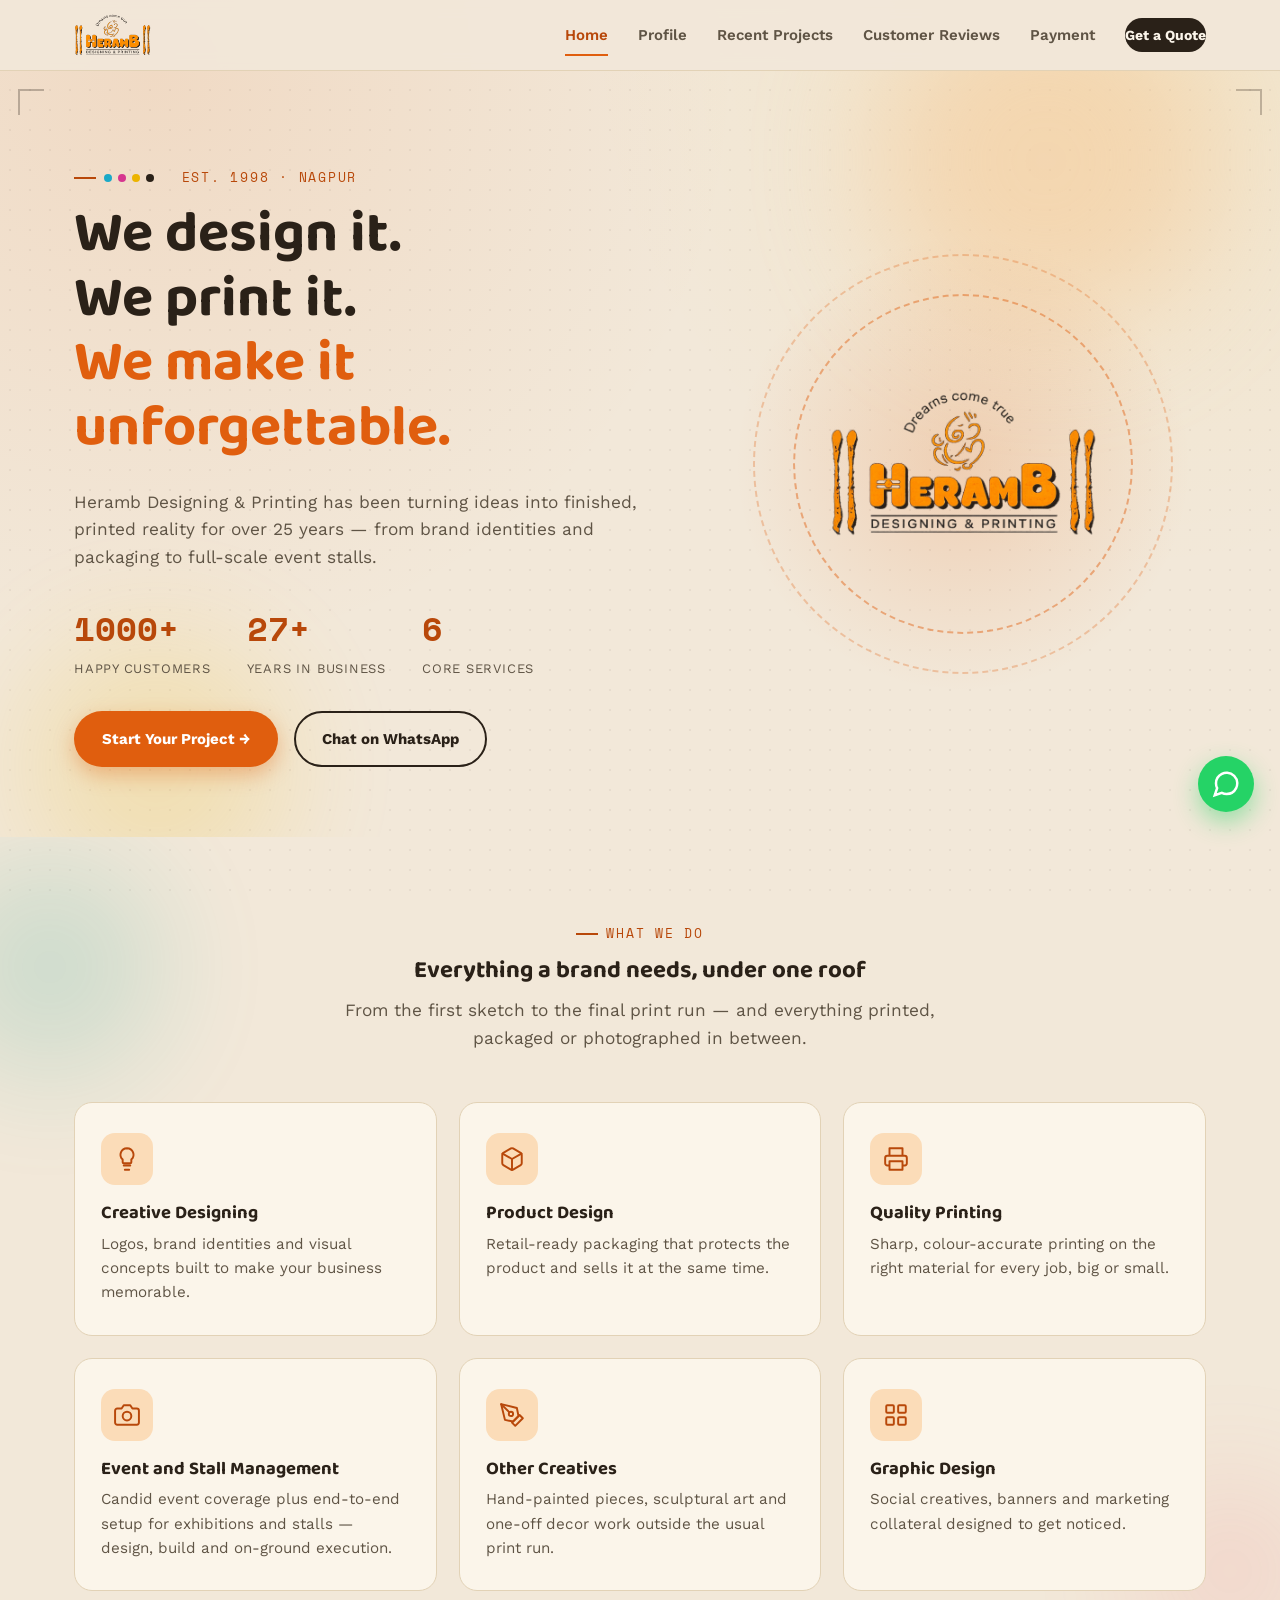
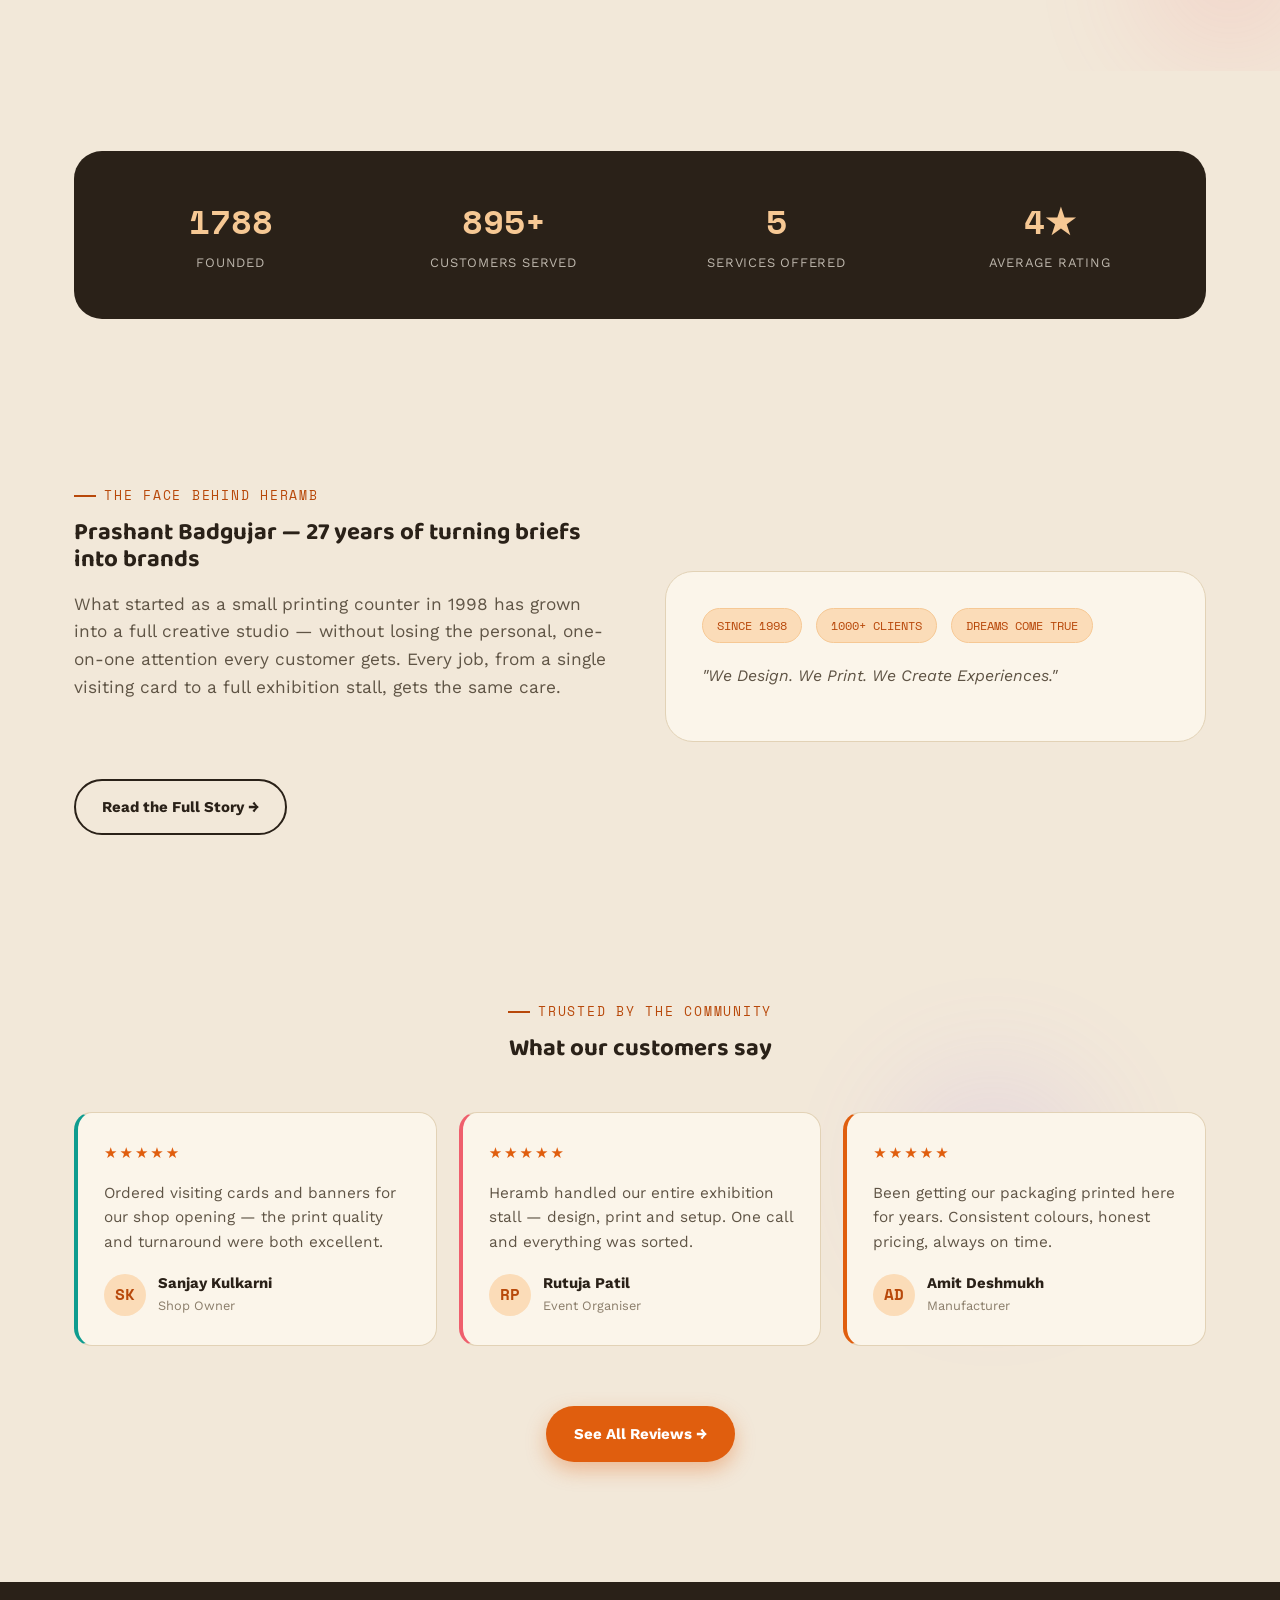
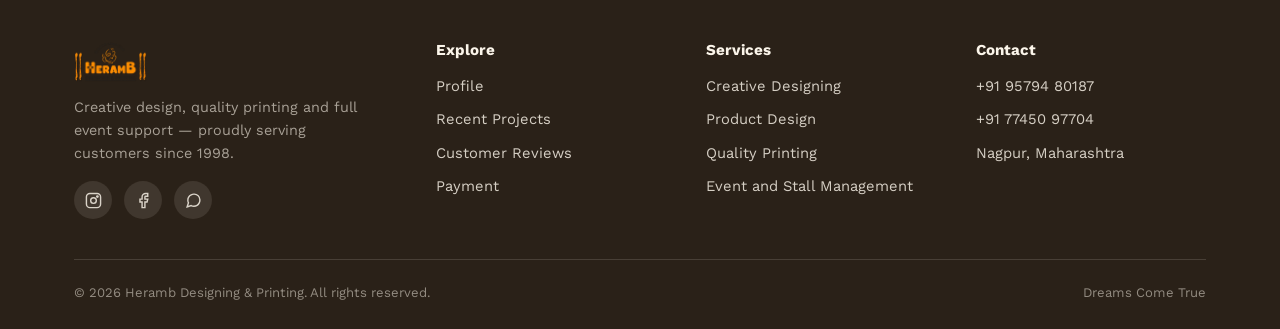
==== index.html @ d9533949 "Add files via upload" ====
<!DOCTYPE html>
<html lang="en">
<head>
<meta charset="UTF-8">
<meta name="viewport" content="width=device-width, initial-scale=1.0">
<title>Heramb Designing &amp; Printing | Creative Design, Printing &amp; Events Since 1998</title>
<meta name="description" content="Heramb Designing & Printing — creative design, product design, quality printing, event and stall management & other creatives. Trusted by 1000+ customers since 1998.">
<link rel="icon" href="images/logo.png">
<link rel="preconnect" href="https://fonts.googleapis.com">
<link href="https://fonts.googleapis.com/css2?family=Baloo+2:wght@500;600;700;800&family=Work+Sans:wght@400;500;600;700&family=Space+Mono:wght@400;700&display=swap" rel="stylesheet">
<link rel="stylesheet" href="styles.css">
</head>
<body>

<header class="site-header">
  <div class="nav-wrap">
    <a href="index.html" class="brand">
      <img src="images/logo.png" alt="Heramb Designing & Printing logo">
    </a>
    <nav class="nav-links">
      <a href="index.html">Home</a>
      <a href="profile.html">Profile</a>
      <a href="projects.html">Recent Projects</a>
      <a href="reviews.html">Customer Reviews</a>
      <a href="payment.html">Payment</a>
      <a href="payment.html#enquiry" class="nav-cta">Get a Quote</a>
    </nav>
    <button class="nav-toggle" aria-label="Toggle menu"><span></span><span></span><span></span></button>
  </div>
</header>

<section class="hero">
  <span class="crop-mark tl"></span>
  <span class="crop-mark tr"></span>
  <span class="blob orange" style="width:340px;height:340px;top:-80px;right:5%;"></span>
  <span class="blob yellow" style="width:260px;height:260px;bottom:-60px;left:2%;"></span>
  <div class="container hero-grid" style="position:relative; z-index:1;">
    <div>
      <span class="eyebrow"><span class="reg-dots"><span class="c"></span><span class="m"></span><span class="y"></span><span class="k"></span></span>&nbsp; Est. 1998 &middot; Nagpur</span>
      <h1>We design it.<br>We print it.<br><span class="accent">We make it unforgettable.</span></h1>
      <p class="lead">Heramb Designing &amp; Printing has been turning ideas into finished, printed reality for over 25 years — from brand identities and packaging to full-scale event stalls.</p>

      <div class="hero-stats">
        <div>
          <span class="stat-num">1000+</span>
          <span class="stat-label">Happy Customers</span>
        </div>
        <div>
          <span class="stat-num">27+</span>
          <span class="stat-label">Years in Business</span>
        </div>
        <div>
          <span class="stat-num">6</span>
          <span class="stat-label">Core Services</span>
        </div>
      </div>

      <div class="hero-actions">
        <a href="payment.html#enquiry" class="btn btn-primary">Start Your Project →</a>
        <a href="https://wa.me/919579480187?text=Hi%2C%20I%27d%20like%20to%20enquire%20about%20your%20services." class="btn btn-outline whatsapp-btn" target="_blank" rel="noopener">Chat on WhatsApp</a>
      </div>
    </div>

    <div class="hero-visual">
      <span class="ring r2"></span>
      <span class="ring r1"></span>
      <div class="logo-frame">
        <img src="images/logo.png" alt="Heramb Designing & Printing — Dreams Come True">
      </div>
    </div>
  </div>
</section>

<section id="services" style="position:relative; overflow:hidden;">
  <span class="blob teal drift" style="width:220px;height:220px;top:20px;left:-60px;"></span>
  <span class="blob coral drift" style="width:180px;height:180px;bottom:10px;right:-40px; animation-delay:-6s;"></span>
  <div class="container" style="position:relative; z-index:1;">
    <div class="section-head">
      <span class="eyebrow">What We Do</span>
      <h2>Everything a brand needs, under one roof</h2>
      <p class="lead" style="margin:0 auto;">From the first sketch to the final print run — and everything printed, packaged or photographed in between.</p>
    </div>

    <div class="services-grid">

      <a class="service-card-link" href="projects.html?filter=branding">
      <div class="service-card">
        <div class="service-icon">
          <svg width="26" height="26" viewBox="0 0 24 24" fill="none" stroke="currentColor" stroke-width="1.8" stroke-linecap="round" stroke-linejoin="round"><path d="M9 18h6M10 22h4M12 2a6 6 0 0 0-4 10.472V15a1 1 0 0 0 1 1h6a1 1 0 0 0 1-1v-2.528A6 6 0 0 0 12 2Z"/></svg>
        </div>
        <h3>Creative Designing</h3>
        <p>Logos, brand identities and visual concepts built to make your business memorable.</p>
      </div>
      </a>

      <a class="service-card-link" href="projects.html?filter=packaging">
      <div class="service-card">
        <div class="service-icon">
          <svg width="26" height="26" viewBox="0 0 24 24" fill="none" stroke="currentColor" stroke-width="1.8" stroke-linecap="round" stroke-linejoin="round"><path d="M21 16V8a2 2 0 0 0-1-1.73l-7-4a2 2 0 0 0-2 0l-7 4A2 2 0 0 0 3 8v8a2 2 0 0 0 1 1.73l7 4a2 2 0 0 0 2 0l7-4A2 2 0 0 0 21 16Z"/><path d="M3.27 6.96 12 12.01l8.73-5.05M12 22.08V12"/></svg>
        </div>
        <h3>Product Design</h3>
        <p>Retail-ready packaging that protects the product and sells it at the same time.</p>
      </div>
      </a>

      <a class="service-card-link" href="projects.html?filter=print">
      <div class="service-card">
        <div class="service-icon">
          <svg width="26" height="26" viewBox="0 0 24 24" fill="none" stroke="currentColor" stroke-width="1.8" stroke-linecap="round" stroke-linejoin="round"><path d="M6 9V2h12v7M6 18H4a2 2 0 0 1-2-2v-5a2 2 0 0 1 2-2h16a2 2 0 0 1 2 2v5a2 2 0 0 1-2 2h-2M6 14h12v8H6v-8Z"/></svg>
        </div>
        <h3>Quality Printing</h3>
        <p>Sharp, colour-accurate printing on the right material for every job, big or small.</p>
      </div>
      </a>

      <a class="service-card-link" href="projects.html?filter=photography">
      <div class="service-card">
        <div class="service-icon">
          <svg width="26" height="26" viewBox="0 0 24 24" fill="none" stroke="currentColor" stroke-width="1.8" stroke-linecap="round" stroke-linejoin="round"><path d="M23 19a2 2 0 0 1-2 2H3a2 2 0 0 1-2-2V8a2 2 0 0 1 2-2h4l2-3h6l2 3h4a2 2 0 0 1 2 2Z"/><circle cx="12" cy="13" r="4"/></svg>
        </div>
        <h3>Event and Stall Management</h3>
        <p>Candid event coverage plus end-to-end setup for exhibitions and stalls — design, build and on-ground execution.</p>
      </div>
      </a>

      <a class="service-card-link" href="projects.html?filter=design">
      <div class="service-card">
        <div class="service-icon">
          <svg width="26" height="26" viewBox="0 0 24 24" fill="none" stroke="currentColor" stroke-width="1.8" stroke-linecap="round" stroke-linejoin="round"><path d="m12 19 7-7 3 3-7 7-3-3Z"/><path d="m18 13-1.5-7.5L2 2l3.5 14.5L13 18l5-5Z"/><path d="M2 2l7.586 7.586"/><circle cx="11" cy="11" r="2"/></svg>
        </div>
        <h3>Other Creatives</h3>
        <p>Hand-painted pieces, sculptural art and one-off decor work outside the usual print run.</p>
      </div>
      </a>

      <div class="service-card no-link">
        <div class="service-icon">
          <svg width="26" height="26" viewBox="0 0 24 24" fill="none" stroke="currentColor" stroke-width="1.8" stroke-linecap="round" stroke-linejoin="round"><rect x="3" y="3" width="7" height="7" rx="1"/><rect x="14" y="3" width="7" height="7" rx="1"/><rect x="3" y="14" width="7" height="7" rx="1"/><rect x="14" y="14" width="7" height="7" rx="1"/></svg>
        </div>
        <h3>Graphic Design</h3>
        <p>Social creatives, banners and marketing collateral designed to get noticed.</p>
      </div>

    </div>
  </div>
</section>

<section>
  <div class="container">
    <div class="stats-strip">
      <div><span class="stat-num">1998</span><span class="stat-label">Founded</span></div>
      <div><span class="stat-num">1000+</span><span class="stat-label">Customers Served</span></div>
      <div><span class="stat-num">6</span><span class="stat-label">Services Offered</span></div>
      <div><span class="stat-num">4.9★</span><span class="stat-label">Average Rating</span></div>
    </div>
  </div>
</section>

<section>
  <div class="container two-col">
    <div>
      <span class="eyebrow">The Face Behind Heramb</span>
      <h2>Prashant Badgujar — 27 years of turning briefs into brands</h2>
      <p class="lead">What started as a small printing counter in 1998 has grown into a full creative studio — without losing the personal, one-on-one attention every customer gets. Every job, from a single visiting card to a full exhibition stall, gets the same care.</p>
      <a href="profile.html" class="btn btn-outline mt-lg">Read the Full Story →</a>
    </div>
    <div class="panel" style="padding:36px;">
      <div class="badge-strip">
        <span class="badge-pill">SINCE 1998</span>
        <span class="badge-pill">1000+ CLIENTS</span>
        <span class="badge-pill">DREAMS COME TRUE</span>
      </div>
      <p style="margin-top:20px; color:var(--charcoal-soft); font-style:italic;">"We Design. We Print. We Create Experiences."</p>
    </div>
  </div>
</section>

<section>
  <div class="container">
    <div class="section-head">
      <span class="eyebrow">Trusted By The Community</span>
      <h2>What our customers say</h2>
    </div>
    <div class="review-grid" style="position:relative;">
      <span class="blob violet drift" style="width:200px;height:200px;top:-40px;right:10%; z-index:-1;"></span>
      <div class="review-card">
        <div class="review-stars">★★★★★</div>
        <p class="review-text">Ordered visiting cards and banners for our shop opening — the print quality and turnaround were both excellent.</p>
        <div class="review-person">
          <div class="review-avatar">SK</div>
          <div><div class="review-name">Sanjay Kulkarni</div><div class="review-role">Shop Owner</div></div>
        </div>
      </div>
      <div class="review-card">
        <div class="review-stars">★★★★★</div>
        <p class="review-text">Heramb handled our entire exhibition stall — design, print and setup. One call and everything was sorted.</p>
        <div class="review-person">
          <div class="review-avatar">RP</div>
          <div><div class="review-name">Rutuja Patil</div><div class="review-role">Event Organiser</div></div>
        </div>
      </div>
      <div class="review-card">
        <div class="review-stars">★★★★★</div>
        <p class="review-text">Been getting our packaging printed here for years. Consistent colours, honest pricing, always on time.</p>
        <div class="review-person">
          <div class="review-avatar">AD</div>
          <div><div class="review-name">Amit Deshmukh</div><div class="review-role">Manufacturer</div></div>
        </div>
      </div>
    </div>
    <div class="text-center mt-lg">
      <a href="reviews.html" class="btn btn-primary">See All Reviews →</a>
    </div>
  </div>
</section>

<footer>
  <div class="container">
    <div class="footer-grid">
      <div class="footer-brand">
        <img src="images/logo.png" alt="Heramb Designing & Printing">
        <p>Creative design, quality printing and full event support — proudly serving customers since 1998.</p>
        <div class="social-row">
          <a href="#" aria-label="Instagram" target="_blank" rel="noopener"><svg width="17" height="17" viewBox="0 0 24 24" fill="none" stroke="currentColor" stroke-width="2"><rect x="2" y="2" width="20" height="20" rx="5"/><circle cx="12" cy="12" r="4"/><circle cx="17.5" cy="6.5" r="1"/></svg></a>
          <a href="#" aria-label="Facebook" target="_blank" rel="noopener"><svg width="17" height="17" viewBox="0 0 24 24" fill="none" stroke="currentColor" stroke-width="2"><path d="M18 2h-3a5 5 0 0 0-5 5v3H7v4h3v8h4v-8h3l1-4h-4V7a1 1 0 0 1 1-1h3Z"/></svg></a>
          <a href="https://wa.me/919579480187" class="whatsapp-icon" aria-label="WhatsApp" target="_blank" rel="noopener"><svg width="17" height="17" viewBox="0 0 24 24" fill="none" stroke="currentColor" stroke-width="2"><path d="M21 11.5a8.38 8.38 0 0 1-.9 3.8 8.5 8.5 0 0 1-7.6 4.7 8.38 8.38 0 0 1-3.8-.9L3 21l1.9-5.7a8.38 8.38 0 0 1-.9-3.8 8.5 8.5 0 0 1 4.7-7.6 8.38 8.38 0 0 1 3.8-.9h.5a8.48 8.48 0 0 1 8 8v.5Z"/></svg></a>
        </div>
      </div>
      <div>
        <h4>Explore</h4>
        <ul>
          <li><a href="profile.html">Profile</a></li>
          <li><a href="projects.html">Recent Projects</a></li>
          <li><a href="reviews.html">Customer Reviews</a></li>
          <li><a href="payment.html">Payment</a></li>
        </ul>
      </div>
      <div>
        <h4>Services</h4>
        <ul>
          <li><a href="index.html#services">Creative Designing</a></li>
          <li><a href="index.html#services">Product Design</a></li>
          <li><a href="index.html#services">Quality Printing</a></li>
          <li><a href="index.html#services">Event and Stall Management</a></li>
        </ul>
      </div>
      <div>
        <h4>Contact</h4>
        <ul>
          <li>+91 95794 80187</li>
          <li>+91 77450 97704</li>
          <li>Nagpur, Maharashtra</li>
        </ul>
      </div>
    </div>
    <div class="footer-bottom">
      <span>© 2026 Heramb Designing &amp; Printing. All rights reserved.</span>
      <span>Dreams Come True</span>
    </div>
  </div>
</footer>

<script src="script.js"></script>
</body>
</html>
---- styles.css ----
/* ============================================
   HERAMB DESIGNING & PRINTING — Design System
   Palette: warm beige paper + press-proof orange
   Signature motif: printer's crop / registration marks
   ============================================ */

:root {
  --beige-bg: #f2e8d9;
  --beige-panel: #fbf5ea;
  --beige-line: #e2d2b6;
  --charcoal: #2a2118;
  --charcoal-soft: #5f5445;
  --charcoal-faint: #8a7d6a;
  --orange: #e05e0e;
  --orange-deep: #b8480a;
  --orange-tint: #fbdcb8;
  --orange-tint-2: #f6c894;
  --cyan-reg: #1ba9c7;
  --magenta-reg: #d6368f;
  --yellow-reg: #ecb400;
  --teal-pop: #0e9c8f;
  --coral-pop: #ef5f6d;
  --violet-pop: #8b5cf6;

  --font-display: "Baloo 2", system-ui, sans-serif;
  --font-body: "Work Sans", system-ui, sans-serif;
  --font-mono: "Space Mono", monospace;

  --radius-lg: 28px;
  --radius-md: 18px;
  --radius-sm: 10px;
  --shadow-card: 0 10px 30px rgba(42, 33, 24, 0.08);
  --shadow-card-hover: 0 16px 40px rgba(42, 33, 24, 0.14);
}

* { box-sizing: border-box; }
html { scroll-behavior: smooth; }

body {
  margin: 0;
  color: var(--charcoal);
  font-family: var(--font-body);
  line-height: 1.6;
  -webkit-font-smoothing: antialiased;

  /* Fresh, on-brand texture: a faint printer's halftone dot grid over
     a soft beige wash — subtle enough to stay professional, unique
     enough to not look like a stock template. */
  background-color: var(--beige-bg);
  background-image:
    radial-gradient(rgba(42, 33, 24, 0.055) 1px, transparent 1.6px),
    radial-gradient(circle at 12% 8%, rgba(224, 94, 14, 0.10), transparent 42%),
    radial-gradient(circle at 88% 4%, rgba(236, 180, 0, 0.08), transparent 38%);
  background-size: 20px 20px, 100% 100%, 100% 100%;
  background-attachment: fixed, fixed, fixed;
  background-repeat: repeat, no-repeat, no-repeat;
}

/* Soft blurred blob accents used behind hero / feature sections */
.blob {
  position: absolute;
  border-radius: 50%;
  filter: blur(60px);
  opacity: .5;
  pointer-events: none;
  z-index: 0;
}
.blob.orange { background: var(--orange-tint-2); }
.blob.yellow { background: var(--yellow-reg); opacity: .18; }
.blob.charcoal { background: var(--beige-line); opacity: .6; }

/* ---------- Scroll reveal ---------- */
.reveal {
  opacity: 0;
  transform: translateY(22px);
  transition: opacity .7s cubic-bezier(.22,.61,.36,1), transform .7s cubic-bezier(.22,.61,.36,1);
}
.reveal.in-view {
  opacity: 1;
  transform: translateY(0);
}
@media (prefers-reduced-motion: reduce) {
  .reveal { opacity: 1; transform: none; transition: none; }
}

img { max-width: 100%; display: block; }
a { color: inherit; text-decoration: none; }
ul { margin: 0; padding: 0; list-style: none; }
button { font-family: inherit; cursor: pointer; }

.container {
  max-width: 1180px;
  margin: 0 auto;
  padding: 0 24px;
}

h1, h2, h3, h4 {
  font-family: var(--font-display);
  font-weight: 700;
  line-height: 1.12;
  margin: 0 0 .5em;
  color: var(--charcoal);
}

.eyebrow {
  font-family: var(--font-mono);
  font-size: 12.5px;
  letter-spacing: .14em;
  text-transform: uppercase;
  color: var(--orange-deep);
  display: inline-flex;
  align-items: center;
  gap: 8px;
  margin-bottom: 14px;
}
.eyebrow::before {
  content: "";
  width: 22px;
  height: 2px;
  background: var(--orange-deep);
  display: inline-block;
}

p.lead {
  color: var(--charcoal-soft);
  font-size: 1.08rem;
  max-width: 60ch;
}

/* ---------- Crop-mark signature element ---------- */
.crop-mark {
  position: absolute;
  width: 26px;
  height: 26px;
  border: 2px solid var(--charcoal);
  opacity: .28;
  pointer-events: none;
}
.crop-mark.tl { top: 18px; left: 18px; border-right: none; border-bottom: none; }
.crop-mark.tr { top: 18px; right: 18px; border-left: none; border-bottom: none; }
.crop-mark.bl { bottom: 18px; left: 18px; border-right: none; border-top: none; }
.crop-mark.br { bottom: 18px; right: 18px; border-left: none; border-top: none; }

.reg-dots { display: inline-flex; gap: 6px; align-items: center; }
.reg-dots span {
  width: 8px; height: 8px; border-radius: 50%; display: inline-block;
}
.reg-dots .c { background: var(--cyan-reg); }
.reg-dots .m { background: var(--magenta-reg); }
.reg-dots .y { background: var(--yellow-reg); }
.reg-dots .k { background: var(--charcoal); }

/* ---------- Header / Nav ---------- */
.site-header {
  position: sticky;
  top: 0;
  z-index: 100;
  background: rgba(242, 232, 217, .92);
  backdrop-filter: blur(8px);
  border-bottom: 1px solid var(--beige-line);
  transition: box-shadow .3s ease, background .3s ease;
}
.site-header.scrolled {
  box-shadow: 0 8px 24px rgba(42, 33, 24, .08);
  background: rgba(242, 232, 217, .98);
}
.nav-wrap {
  display: flex;
  align-items: center;
  justify-content: space-between;
  padding: 14px 24px;
  max-width: 1180px;
  margin: 0 auto;
}
.brand {
  position: relative;
  display: flex;
  align-items: center;
  gap: 10px;
}
.brand img { height: 42px; width: auto; }
.brand-text {
  font-family: var(--font-mono);
  font-size: 11px;
  letter-spacing: .08em;
  color: var(--charcoal-soft);
  text-transform: uppercase;
}
.nav-links {
  display: flex;
  gap: 30px;
  align-items: center;
}
.nav-links a {
  font-weight: 600;
  font-size: 15px;
  color: var(--charcoal-soft);
  position: relative;
  padding: 6px 0;
}
.nav-links a:hover, .nav-links a.active { color: var(--orange-deep); }
.nav-links a.active::after {
  content: "";
  position: absolute;
  left: 0; right: 0; bottom: -3px;
  height: 2px;
  background: var(--orange);
}
.nav-cta {
  background: var(--charcoal);
  color: var(--beige-panel) !important;
  padding: 10px 20px;
  border-radius: 999px;
  font-weight: 700 !important;
  font-size: 14px !important;
}
.nav-cta:hover { background: var(--orange-deep); }

.nav-toggle {
  display: none;
  flex-direction: column;
  gap: 5px;
  background: none;
  border: none;
  padding: 8px;
}
.nav-toggle span {
  width: 24px; height: 2px; background: var(--charcoal);
}

/* ---------- Hero ---------- */
.hero {
  position: relative;
  padding: 90px 0 70px;
  overflow: hidden;
}
.hero-grid {
  display: grid;
  grid-template-columns: 1.1fr .9fr;
  gap: 50px;
  align-items: center;
}
.hero h1 {
  font-size: clamp(2.4rem, 4.5vw, 3.7rem);
}
.hero h1 .accent { color: var(--orange); }
.hero-stats {
  display: flex;
  gap: 36px;
  margin: 30px 0;
  flex-wrap: wrap;
}
.stat-num {
  font-family: var(--font-mono);
  font-size: 2.1rem;
  font-weight: 700;
  color: var(--orange-deep);
  display: block;
}
.stat-label {
  font-size: 13px;
  color: var(--charcoal-soft);
  text-transform: uppercase;
  letter-spacing: .06em;
}
.hero-actions { display: flex; gap: 16px; flex-wrap: wrap; margin-top: 10px; }

.btn {
  display: inline-flex;
  align-items: center;
  gap: 8px;
  padding: 14px 26px;
  border-radius: 999px;
  font-weight: 700;
  font-size: 15px;
  border: 2px solid transparent;
  transition: transform .15s ease, box-shadow .15s ease, background .15s ease;
}
.btn-primary {
  background: var(--orange);
  color: #fff;
  box-shadow: 0 8px 20px rgba(224, 94, 14, .35);
}
.btn-primary:hover { background: var(--orange-deep); transform: translateY(-2px); }
.btn-outline {
  border-color: var(--charcoal);
  color: var(--charcoal);
}
.btn-outline:hover { background: var(--charcoal); color: var(--beige-panel); }

/* WhatsApp brand green — only shows when the button/icon is actually clicked or hovered */
.btn.whatsapp-btn:hover,
.btn.whatsapp-btn:active {
  background: #25D366;
  border-color: #25D366;
  color: #ffffff;
}
.social-row a.whatsapp-icon:hover { background: #25D366; }

.hero-visual {
  position: relative;
  display: flex;
  align-items: center;
  justify-content: center;
}
/* Soft pulsing glow behind everything, gives the whole badge some depth */
.hero-visual::before {
  content: "";
  position: absolute;
  width: 460px;
  height: 460px;
  border-radius: 50%;
  background: radial-gradient(circle, rgba(224, 94, 14, 0.18) 0%, rgba(224, 94, 14, 0) 70%);
  animation: heroGlowPulse 3.2s ease-in-out infinite;
  z-index: 0;
}
@keyframes heroGlowPulse {
  0%, 100% { transform: scale(1); opacity: .6; }
  50% { transform: scale(1.08); opacity: 1; }
}
.hero-visual .ring {
  position: absolute;
  border: 2px dashed var(--orange);
  border-radius: 50%;
  opacity: .45;
  z-index: 1;
}
.hero-visual .ring.r1 { width: 340px; height: 340px; animation: spin 40s linear infinite; }
.hero-visual .ring.r2 { width: 420px; height: 420px; opacity: .28; animation: spin 60s linear infinite reverse; }
@keyframes spin { to { transform: rotate(360deg); } }
.logo-frame { position: relative; z-index: 2; width: 270px; }
.hero-visual img { display: block; width: 100%; }

/* ---------- Section basics ---------- */
section { padding: 80px 0; position: relative; }
.section-head { max-width: 640px; margin: 0 auto 50px; text-align: center; }
.section-head.left { margin-left: 0; text-align: left; }

.panel {
  background: var(--beige-panel);
  border-radius: var(--radius-lg);
  border: 1px solid var(--beige-line);
}

/* ---------- Services grid ---------- */
.services-grid {
  display: grid;
  grid-template-columns: repeat(3, 1fr);
  gap: 22px;
}
.service-card-link {
  display: block;
  height: 100%;
  text-decoration: none;
  color: inherit;
}
.service-card {
  background: var(--beige-panel);
  border: 1px solid var(--beige-line);
  border-radius: var(--radius-md);
  padding: 30px 26px;
  height: 100%;
  box-sizing: border-box;
  display: flex;
  flex-direction: column;
  transition: transform .2s ease, box-shadow .2s ease, border-color .2s ease;
}
.service-card-link:hover .service-card {
  transform: translateY(-6px);
  box-shadow: var(--shadow-card-hover);
  border-color: var(--orange-tint-2);
}
.service-icon {
  width: 52px; height: 52px;
  border-radius: 14px;
  background: var(--orange-tint);
  display: flex; align-items: center; justify-content: center;
  margin-bottom: 18px;
  color: var(--orange-deep);
}
.service-card h3 { font-size: 1.15rem; margin-bottom: 8px; }
.service-card p { color: var(--charcoal-soft); font-size: .95rem; margin: 0; }

/* ---------- Cards / Projects ---------- */
.filter-bar {
  display: flex;
  gap: 10px;
  flex-wrap: wrap;
  justify-content: center;
  margin-bottom: 40px;
}
.filter-btn {
  background: var(--beige-panel);
  border: 1px solid var(--beige-line);
  padding: 9px 20px;
  border-radius: 999px;
  font-size: 14px;
  font-weight: 600;
  color: var(--charcoal-soft);
}
.filter-btn.active, .filter-btn:hover {
  background: var(--charcoal);
  color: var(--beige-panel);
  border-color: var(--charcoal);
}

.projects-grid {
  display: grid;
  grid-template-columns: repeat(3, 1fr);
  gap: 24px;
}
.project-card {
  border-radius: var(--radius-md);
  overflow: hidden;
  background: var(--beige-panel);
  border: 1px solid var(--beige-line);
  transition: transform .2s ease, box-shadow .2s ease;
}
.project-card:hover { transform: translateY(-6px); box-shadow: var(--shadow-card-hover); }
.project-thumb {
  aspect-ratio: 4/3;
  display: flex; align-items: center; justify-content: center;
  position: relative;
  color: #fff;
  font-family: var(--font-mono);
  font-size: 13px;
  letter-spacing: .05em;
  text-transform: uppercase;
}
.project-thumb .thumb-img {
  position: absolute;
  inset: 0;
  width: 100%;
  height: 100%;
  object-fit: cover;
  z-index: 0;
}
.project-thumb .tag {
  position: absolute;
  top: 14px; left: 14px;
  z-index: 2;
  background: rgba(0,0,0,.28);
  padding: 5px 12px;
  border-radius: 999px;
  backdrop-filter: blur(3px);
}
.project-body { padding: 18px 20px 22px; }
.project-body h3 { font-size: 1.05rem; margin-bottom: 4px; }
.project-body p { color: var(--charcoal-soft); font-size: .9rem; margin: 0; }

/* ---------- Testimonials ---------- */
.review-grid {
  display: grid;
  grid-template-columns: repeat(3, 1fr);
  gap: 22px;
}
.review-card {
  background: var(--beige-panel);
  border: 1px solid var(--beige-line);
  border-radius: var(--radius-md);
  padding: 28px 26px;
  position: relative;
}
.review-stars { color: var(--orange); font-size: 15px; margin-bottom: 12px; letter-spacing: 2px; }
.review-text { color: var(--charcoal-soft); font-size: .96rem; margin-bottom: 18px; }
.review-person { display: flex; align-items: center; gap: 12px; }
.review-avatar {
  width: 42px; height: 42px; border-radius: 50%;
  background: var(--orange-tint);
  color: var(--orange-deep);
  display: flex; align-items: center; justify-content: center;
  font-family: var(--font-mono); font-weight: 700;
}
.review-name { font-weight: 700; font-size: .93rem; }
.review-role { font-size: .8rem; color: var(--charcoal-faint); }

/* ---------- Stats strip ---------- */
.stats-strip {
  background: var(--charcoal);
  color: var(--beige-panel);
  border-radius: var(--radius-lg);
  padding: 44px 30px;
  display: grid;
  grid-template-columns: repeat(4, 1fr);
  text-align: center;
  gap: 20px;
}
.stats-strip .stat-num { color: var(--orange-tint-2); }
.stats-strip .stat-label { color: rgba(251,245,234,.7); }

/* ---------- Footer ---------- */
footer {
  background: var(--charcoal);
  color: rgba(251, 245, 234, .82);
  padding: 60px 0 26px;
  margin-top: 40px;
}
.footer-grid {
  display: grid;
  grid-template-columns: 1.4fr 1fr 1fr 1fr;
  gap: 40px;
  padding-bottom: 40px;
  border-bottom: 1px solid rgba(251,245,234,.14);
}
.footer-brand img { height: 40px; margin-bottom: 14px; }
.footer-brand p { font-size: .9rem; color: rgba(251,245,234,.6); max-width: 32ch; }
footer h4 { color: var(--beige-panel); font-size: .95rem; margin-bottom: 16px; font-family: var(--font-body); }
footer ul li { margin-bottom: 10px; font-size: .92rem; }
footer ul li a:hover { color: var(--orange-tint-2); }
.social-row { display: flex; gap: 12px; margin-top: 16px; }
.social-row a {
  width: 38px; height: 38px; border-radius: 50%;
  background: rgba(251,245,234,.1);
  display: flex; align-items: center; justify-content: center;
}
.social-row a:hover { background: var(--orange); }
.footer-bottom {
  padding-top: 22px;
  display: flex;
  justify-content: space-between;
  font-size: .82rem;
  color: rgba(251,245,234,.5);
  flex-wrap: wrap;
  gap: 10px;
}

/* ---------- Page header (sub-pages) ---------- */
.page-hero {
  padding: 60px 0 50px;
  position: relative;
}
.page-hero h1 { font-size: clamp(2rem, 4vw, 2.9rem); }
.page-hero > .container, .hero > .container { position: relative; z-index: 1; }

/* ---------- Utility ---------- */
.mt-lg { margin-top: 60px; }
.text-center { text-align: center; }
.two-col {
  display: grid;
  grid-template-columns: 1fr 1fr;
  gap: 50px;
  align-items: center;
}
.badge-strip {
  display: flex;
  gap: 14px;
  flex-wrap: wrap;
}
.badge-pill {
  font-family: var(--font-mono);
  font-size: 12px;
  padding: 7px 14px;
  border-radius: 999px;
  background: var(--orange-tint);
  color: var(--orange-deep);
  border: 1px solid var(--orange-tint-2);
}

/* ---------- Responsive ---------- */
@media (max-width: 900px) {
  .hero-grid, .two-col { grid-template-columns: 1fr; }
  .hero-visual { order: -1; }
  .services-grid, .projects-grid, .review-grid { grid-template-columns: repeat(2, 1fr); }
  .stats-strip { grid-template-columns: repeat(2, 1fr); }
  .footer-grid { grid-template-columns: 1fr 1fr; }
  .nav-links { display: none; }
  .nav-toggle { display: flex; }
}
@media (max-width: 600px) {
  .services-grid, .projects-grid, .review-grid { grid-template-columns: 1fr; }
  .stats-strip { grid-template-columns: repeat(2, 1fr); }
  .footer-grid { grid-template-columns: 1fr; }
  .hero-stats { gap: 24px; }
}

/* Mobile nav drawer */
.nav-links.open {
  display: flex;
  position: absolute;
  top: 100%;
  left: 0; right: 0;
  background: var(--beige-panel);
  flex-direction: column;
  padding: 20px 24px;
  gap: 18px;
  border-bottom: 1px solid var(--beige-line);
}

/* ============================================
   INTERACTIVE / PLAYFUL ADD-ONS
   ============================================ */

/* Extra floating color blobs (site-wide, not just hero) */
.blob.teal { background: var(--teal-pop); opacity: .16; }
.blob.coral { background: var(--coral-pop); opacity: .14; }
.blob.violet { background: var(--violet-pop); opacity: .12; }
.blob.drift { animation: driftBlob 14s ease-in-out infinite; }
@keyframes driftBlob {
  0%, 100% { transform: translate(0,0) scale(1); }
  50% { transform: translate(18px,-14px) scale(1.06); }
}

/* Magnetic glow buttons */
.btn { position: relative; overflow: hidden; }
.btn::before {
  content: "";
  position: absolute;
  inset: -2px;
  border-radius: 999px;
  background: linear-gradient(90deg, var(--orange), var(--coral-pop), var(--yellow-reg), var(--orange));
  background-size: 300% 100%;
  opacity: 0;
  z-index: -1;
  transition: opacity .3s ease;
  animation: gradientSlide 3s linear infinite;
}
.btn-primary:hover::before { opacity: 1; }
@keyframes gradientSlide { to { background-position: 300% 0; } }
.btn:active { transform: scale(.96) !important; }

/* Logo stays put — the rings keep spinning around it, and the mark itself
   only reacts with a light sweep of shine on hover/click. No wobble, no glow. */
.logo-frame img,
.brand img { cursor: pointer; }

.logo-frame::after,
.brand::after {
  content: "";
  position: absolute;
  inset: 0;
  -webkit-mask-image: url(images/logo.png);
  mask-image: url(images/logo.png);
  -webkit-mask-size: contain;
  mask-size: contain;
  -webkit-mask-position: center;
  mask-position: center;
  -webkit-mask-repeat: no-repeat;
  mask-repeat: no-repeat;
  background: linear-gradient(115deg,
    transparent 30%,
    rgba(255, 255, 255, .95) 47%,
    rgba(255, 214, 120, .9) 53%,
    transparent 70%);
  background-size: 280% 280%;
  background-position: -140% -140%;
  opacity: 0;
  pointer-events: none;
  transition: opacity .2s ease;
}
.logo-frame:hover::after,
.logo-frame:active::after,
.logo-frame:focus-visible::after,
.logo-frame.shine-play::after,
.brand:hover::after,
.brand:active::after,
.brand:focus-visible::after,
.brand.shine-play::after {
  opacity: 1;
  animation: logoShine 1s ease forwards;
}
@keyframes logoShine {
  from { background-position: -140% -140%; }
  to   { background-position: 140% 140%; }
}

/* Animated counters */
.stat-num.counting::after { content: ""; }

/* Service cards -> flip-reveal */
.service-card { perspective: 1000px; cursor: pointer; }
.service-card .service-icon {
  transition: transform .5s cubic-bezier(.34,1.56,.64,1), background .3s ease, color .3s ease;
}
.service-card-link:hover .service-icon {
  transform: rotate(360deg) scale(1.12);
  background: var(--orange);
  color: #fff;
}
.service-card::after {
  content: "";
  position: absolute;
  left: 0; bottom: 0;
  width: 0%; height: 3px;
  background: linear-gradient(90deg, var(--orange), var(--coral-pop), var(--yellow-reg));
  transition: width .4s ease;
  border-radius: 0 0 var(--radius-md) var(--radius-md);
}
.service-card { position: relative; }
.service-card-link:hover .service-card::after { width: 100%; }

/* Colorful rotating border accent per card (cycled via nth-child on the link wrapper) */
.service-card-link:nth-child(6n+1):hover .service-card { border-color: var(--orange); }
.service-card-link:nth-child(6n+2):hover .service-card { border-color: var(--teal-pop); }
.service-card-link:nth-child(6n+3):hover .service-card { border-color: var(--coral-pop); }
.service-card-link:nth-child(6n+4):hover .service-card { border-color: var(--violet-pop); }
.service-card-link:nth-child(6n+5):hover .service-card { border-color: var(--yellow-reg); }
.service-card-link:nth-child(6n+6):hover .service-card { border-color: var(--magenta-reg); }

/* Project cards -> hover shine + zoom */
.project-card { cursor: pointer; }
.project-thumb { overflow: hidden; }
.project-thumb::before {
  content: "";
  position: absolute; inset: 0;
  z-index: 1;
  background: linear-gradient(120deg, transparent 30%, rgba(255,255,255,.35) 50%, transparent 70%);
  transform: translateX(-120%);
  transition: transform .7s ease;
}
.project-card:hover .project-thumb::before { transform: translateX(120%); }
.project-card:hover .project-thumb { filter: brightness(1.08) saturate(1.15); }

/* Review cards -> colorful accent bar left edge, cycling colors */
.review-card { border-left: 4px solid var(--orange); transition: transform .3s ease, box-shadow .3s ease, border-color .3s ease; }
.review-card:nth-child(3n+1) { border-left-color: var(--orange); }
.review-card:nth-child(3n+2) { border-left-color: var(--teal-pop); }
.review-card:nth-child(3n+3) { border-left-color: var(--coral-pop); }
.review-card:hover { transform: translateY(-6px) scale(1.015); box-shadow: var(--shadow-card-hover); }
.review-stars span { display: inline-block; transition: transform .2s ease; }
.review-card:hover .review-stars span { animation: starPop .5s ease forwards; }
.review-stars span:nth-child(1){animation-delay:.02s}.review-stars span:nth-child(2){animation-delay:.08s}
.review-stars span:nth-child(3){animation-delay:.14s}.review-stars span:nth-child(4){animation-delay:.2s}
.review-stars span:nth-child(5){animation-delay:.26s}
@keyframes starPop { 40% { transform: scale(1.4) rotate(-8deg); } 100% { transform: scale(1) rotate(0); } }

/* Animated rating bars (reviews page) */
.bar-fill { transition: width 1.1s cubic-bezier(.22,.61,.36,1); background: linear-gradient(90deg, var(--orange), var(--coral-pop)); }
.bar-fill.animate-bar { }

/* Filter buttons -> bouncy active state */
.filter-btn { transition: transform .2s cubic-bezier(.34,1.56,.64,1), background .2s ease, color .2s ease, border-color .2s ease; }
.filter-btn.active { transform: scale(1.06); }
.filter-btn:active { transform: scale(.94); }

.filter-btn.pointed-hint {
  animation: pointedPulse 1.1s ease-in-out infinite;
  border-color: var(--orange) !important;
  box-shadow: 0 0 0 3px var(--orange-tint);
}
@keyframes pointedPulse {
  0%, 100% { transform: scale(1); }
  50% { transform: scale(1.08); }
}

/* Cursor-follow spotlight on panels */
.panel, .pay-card { position: relative; overflow: hidden; }
.panel::before, .pay-card::before {
  content: "";
  position: absolute;
  width: 260px; height: 260px;
  background: radial-gradient(circle, rgba(224,94,14,.14), transparent 70%);
  border-radius: 50%;
  left: var(--mx, 50%); top: var(--my, 50%);
  transform: translate(-50%, -50%);
  opacity: 0;
  transition: opacity .3s ease;
  pointer-events: none;
}
.panel:hover::before, .pay-card:hover::before { opacity: 1; }

/* Copy button success pulse */
.copy-btn.copied { background: var(--teal-pop); animation: pulseCopy .4s ease; }
@keyframes pulseCopy { 0%{transform:scale(1);} 40%{transform:scale(1.12);} 100%{transform:scale(1);} }

/* Form success confetti burst container */
.confetti-piece {
  position: fixed;
  width: 8px; height: 8px;
  top: 0; left: 0;
  border-radius: 2px;
  pointer-events: none;
  z-index: 999;
}

/* Nav link underline wiggle */
.nav-links a::before {
  content: "";
  position: absolute;
  left: 0; bottom: -3px;
  width: 0; height: 2px;
  background: var(--orange);
  transition: width .3s ease;
}
.nav-links a:hover::before { width: 100%; }

/* Section eyebrow dot bounce */
.reg-dots span { transition: transform .3s ease; }
.eyebrow:hover .reg-dots span { animation: dotBounce .6s ease; }
.reg-dots .c{animation-delay:0s}.reg-dots .m{animation-delay:.08s}.reg-dots .y{animation-delay:.16s}.reg-dots .k{animation-delay:.24s}
@keyframes dotBounce { 40%{ transform: translateY(-6px); } 100%{ transform: translateY(0); } }

/* Scroll-to-top playful button */
.scroll-top-btn {
  position: fixed; bottom: 26px; right: 26px;
  width: 48px; height: 48px; border-radius: 50%;
  background: var(--orange); color: #fff; border: none;
  display: flex; align-items: center; justify-content: center;
  box-shadow: 0 10px 24px rgba(224,94,14,.4);
  opacity: 0; transform: translateY(20px) scale(.8);
  transition: opacity .3s ease, transform .3s cubic-bezier(.34,1.56,.64,1), background .3s ease;
  pointer-events: none;
  z-index: 90;
}
.scroll-top-btn.show { opacity: 1; transform: translateY(0) scale(1); pointer-events: auto; }
.scroll-top-btn:hover { background: var(--orange-deep); transform: translateY(-4px) scale(1.08); }

/* Floating WhatsApp button — sits just above the scroll-to-top button */
.floating-whatsapp-btn {
  position: fixed;
  bottom: 88px; right: 26px;
  width: 56px; height: 56px; border-radius: 50%;
  background: #25D366; color: #fff;
  display: flex; align-items: center; justify-content: center;
  box-shadow: 0 10px 24px rgba(37,211,102,.45);
  z-index: 95;
  transition: transform .25s cubic-bezier(.34,1.56,.64,1), box-shadow .25s ease;
  animation: waFloatPulse 2.4s ease-in-out infinite;
}
.floating-whatsapp-btn:hover {
  transform: scale(1.1);
  box-shadow: 0 12px 28px rgba(37,211,102,.6);
}
@keyframes waFloatPulse {
  0%, 100% { box-shadow: 0 10px 24px rgba(37,211,102,.45); }
  50% { box-shadow: 0 10px 24px rgba(37,211,102,.45), 0 0 0 8px rgba(37,211,102,.18); }
}
@media (max-width: 640px) {
  .floating-whatsapp-btn { bottom: 82px; right: 16px; width: 50px; height: 50px; }
}

/* Graphic Design card is informational only — no link, no pointer cursor,
   but keep the same hover animation as the linked service cards */
.service-card.no-link { cursor: default; }
.service-card.no-link:hover {
  transform: translateY(-6px);
  box-shadow: var(--shadow-card-hover);
  border-color: var(--orange-tint-2);
}
.service-card.no-link:hover .service-icon {
  transform: rotate(360deg) scale(1.12);
  background: var(--orange);
  color: #fff;
}
.service-card.no-link:hover::after { width: 100%; }
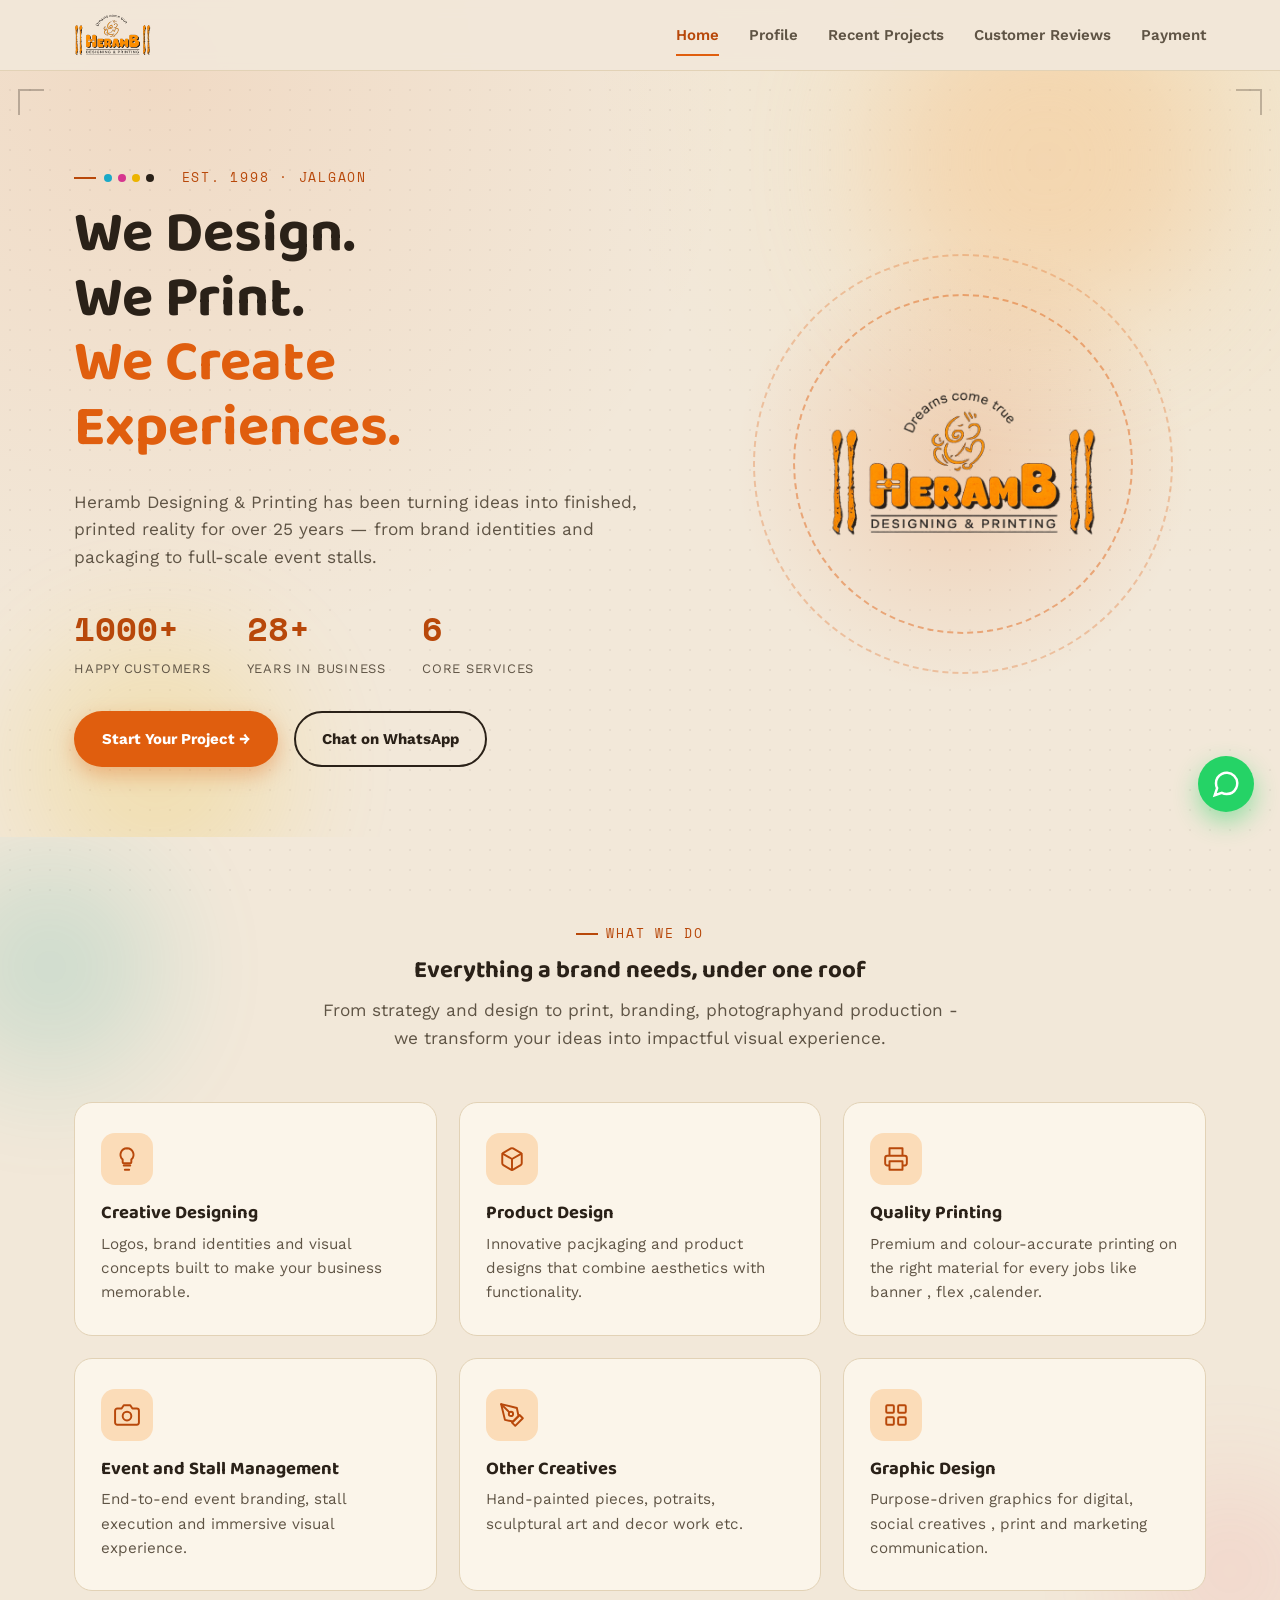
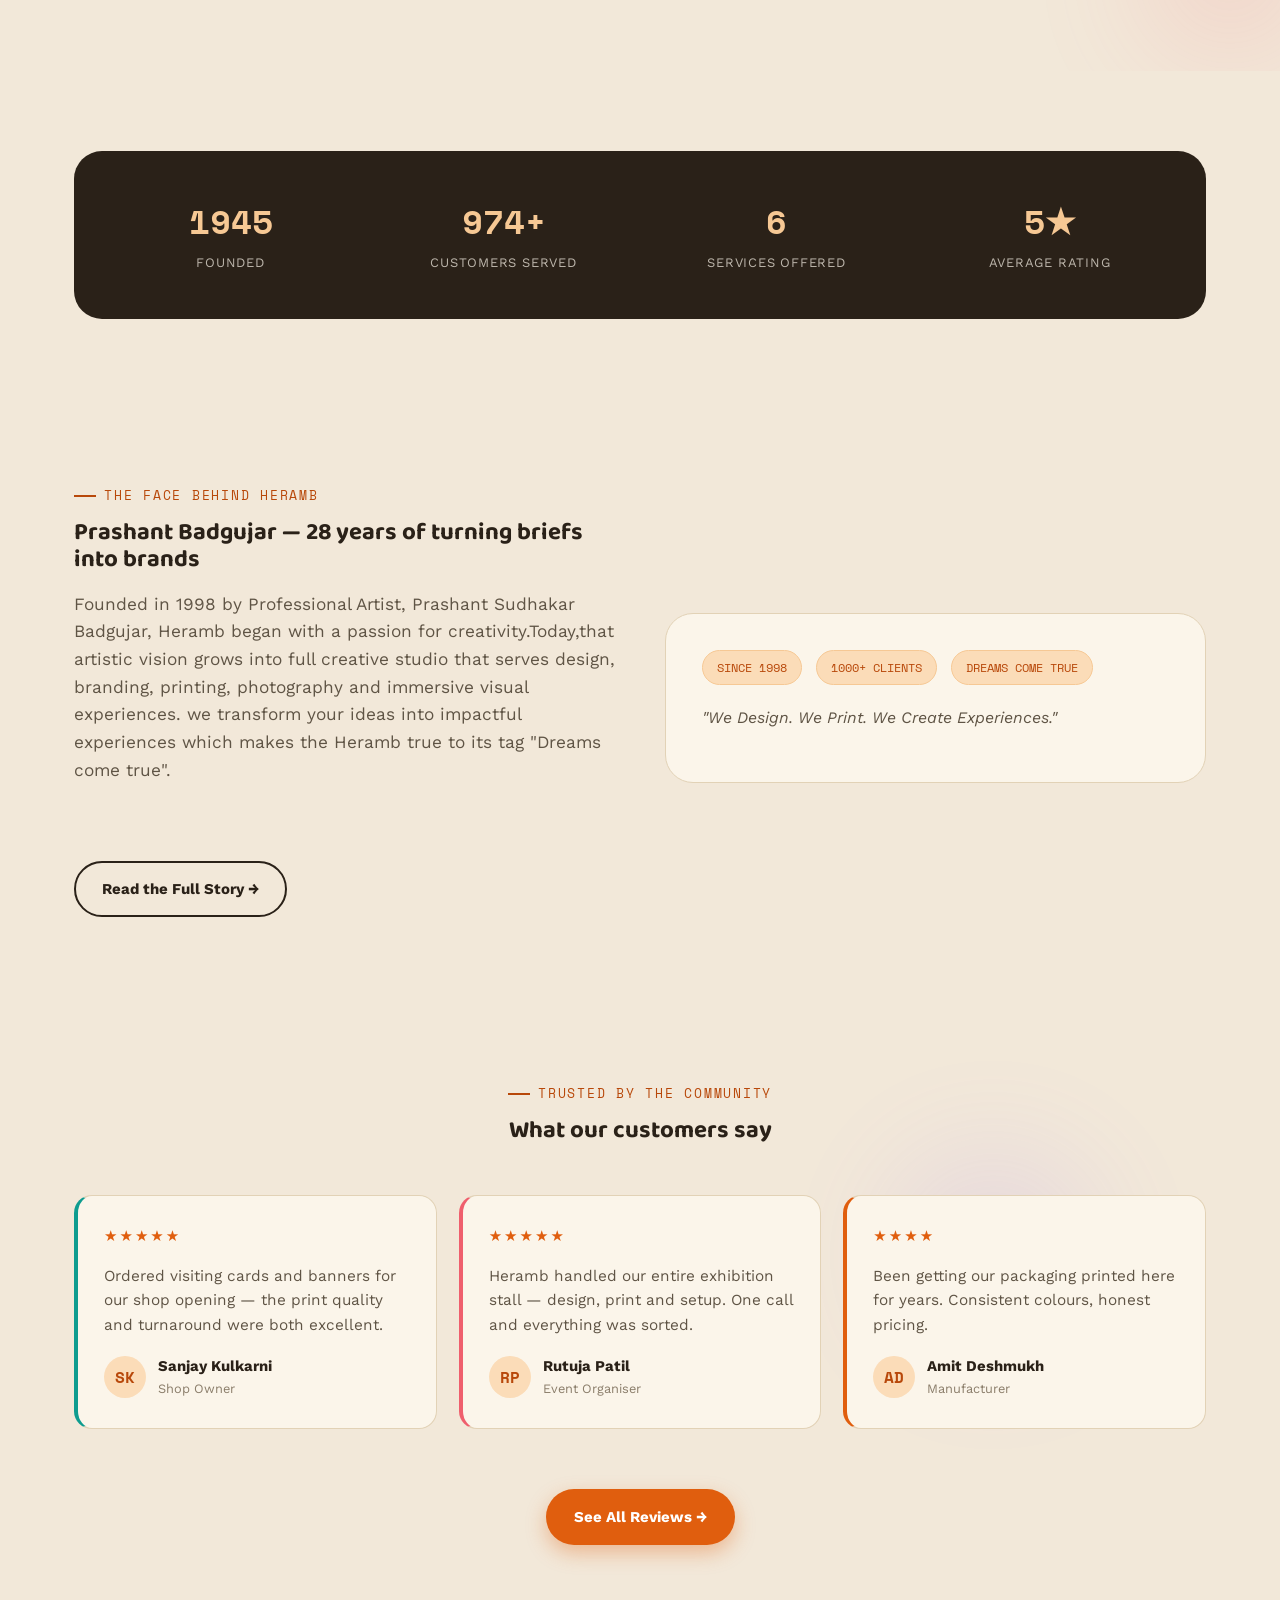
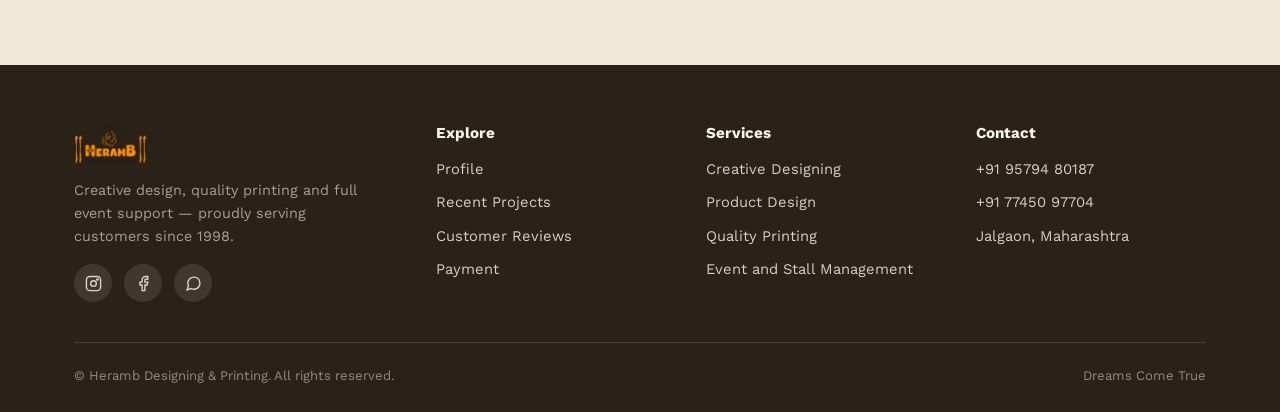
==== commit 608c5c60: "Update index.html" ====
--- a/index.html
+++ b/index.html
@@ -23,7 +23,7 @@
       <a href="projects.html">Recent Projects</a>
       <a href="reviews.html">Customer Reviews</a>
       <a href="payment.html">Payment</a>
-      <a href="payment.html#enquiry" class="nav-cta">Get a Quote</a>
+      
     </nav>
     <button class="nav-toggle" aria-label="Toggle menu"><span></span><span></span><span></span></button>
   </div>
@@ -36,8 +36,8 @@
   <span class="blob yellow" style="width:260px;height:260px;bottom:-60px;left:2%;"></span>
   <div class="container hero-grid" style="position:relative; z-index:1;">
     <div>
-      <span class="eyebrow"><span class="reg-dots"><span class="c"></span><span class="m"></span><span class="y"></span><span class="k"></span></span>&nbsp; Est. 1998 &middot; Nagpur</span>
-      <h1>We design it.<br>We print it.<br><span class="accent">We make it unforgettable.</span></h1>
+      <span class="eyebrow"><span class="reg-dots"><span class="c"></span><span class="m"></span><span class="y"></span><span class="k"></span></span>&nbsp; Est. 1998 &middot; Jalgaon</span>
+      <h1>We Design.<br>We Print.<br><span class="accent">We Create Experiences.</span></h1>
       <p class="lead">Heramb Designing &amp; Printing has been turning ideas into finished, printed reality for over 25 years — from brand identities and packaging to full-scale event stalls.</p>
 
       <div class="hero-stats">
@@ -46,7 +46,7 @@
           <span class="stat-label">Happy Customers</span>
         </div>
         <div>
-          <span class="stat-num">27+</span>
+          <span class="stat-num">28+</span>
           <span class="stat-label">Years in Business</span>
         </div>
         <div>
@@ -78,7 +78,7 @@
     <div class="section-head">
       <span class="eyebrow">What We Do</span>
       <h2>Everything a brand needs, under one roof</h2>
-      <p class="lead" style="margin:0 auto;">From the first sketch to the final print run — and everything printed, packaged or photographed in between.</p>
+      <p class="lead" style="margin:0 auto;">From strategy and design to print, branding, photographyand production - we transform your ideas into impactful visual experience.</p>
     </div>
 
     <div class="services-grid">
@@ -99,7 +99,7 @@
           <svg width="26" height="26" viewBox="0 0 24 24" fill="none" stroke="currentColor" stroke-width="1.8" stroke-linecap="round" stroke-linejoin="round"><path d="M21 16V8a2 2 0 0 0-1-1.73l-7-4a2 2 0 0 0-2 0l-7 4A2 2 0 0 0 3 8v8a2 2 0 0 0 1 1.73l7 4a2 2 0 0 0 2 0l7-4A2 2 0 0 0 21 16Z"/><path d="M3.27 6.96 12 12.01l8.73-5.05M12 22.08V12"/></svg>
         </div>
         <h3>Product Design</h3>
-        <p>Retail-ready packaging that protects the product and sells it at the same time.</p>
+        <p>Innovative pacjkaging and product designs that combine aesthetics with functionality.</p>
       </div>
       </a>
 
@@ -109,7 +109,7 @@
           <svg width="26" height="26" viewBox="0 0 24 24" fill="none" stroke="currentColor" stroke-width="1.8" stroke-linecap="round" stroke-linejoin="round"><path d="M6 9V2h12v7M6 18H4a2 2 0 0 1-2-2v-5a2 2 0 0 1 2-2h16a2 2 0 0 1 2 2v5a2 2 0 0 1-2 2h-2M6 14h12v8H6v-8Z"/></svg>
         </div>
         <h3>Quality Printing</h3>
-        <p>Sharp, colour-accurate printing on the right material for every job, big or small.</p>
+        <p>Premium and colour-accurate printing on the right material for every jobs like banner , flex ,calender.</p>
       </div>
       </a>
 
@@ -119,7 +119,7 @@
           <svg width="26" height="26" viewBox="0 0 24 24" fill="none" stroke="currentColor" stroke-width="1.8" stroke-linecap="round" stroke-linejoin="round"><path d="M23 19a2 2 0 0 1-2 2H3a2 2 0 0 1-2-2V8a2 2 0 0 1 2-2h4l2-3h6l2 3h4a2 2 0 0 1 2 2Z"/><circle cx="12" cy="13" r="4"/></svg>
         </div>
         <h3>Event and Stall Management</h3>
-        <p>Candid event coverage plus end-to-end setup for exhibitions and stalls — design, build and on-ground execution.</p>
+        <p>End-to-end event branding, stall execution and immersive visual experience.</p>
       </div>
       </a>
 
@@ -129,7 +129,7 @@
           <svg width="26" height="26" viewBox="0 0 24 24" fill="none" stroke="currentColor" stroke-width="1.8" stroke-linecap="round" stroke-linejoin="round"><path d="m12 19 7-7 3 3-7 7-3-3Z"/><path d="m18 13-1.5-7.5L2 2l3.5 14.5L13 18l5-5Z"/><path d="M2 2l7.586 7.586"/><circle cx="11" cy="11" r="2"/></svg>
         </div>
         <h3>Other Creatives</h3>
-        <p>Hand-painted pieces, sculptural art and one-off decor work outside the usual print run.</p>
+        <p>Hand-painted pieces, potraits, sculptural art and decor work etc.</p>
       </div>
       </a>
 
@@ -138,7 +138,7 @@
           <svg width="26" height="26" viewBox="0 0 24 24" fill="none" stroke="currentColor" stroke-width="1.8" stroke-linecap="round" stroke-linejoin="round"><rect x="3" y="3" width="7" height="7" rx="1"/><rect x="14" y="3" width="7" height="7" rx="1"/><rect x="3" y="14" width="7" height="7" rx="1"/><rect x="14" y="14" width="7" height="7" rx="1"/></svg>
         </div>
         <h3>Graphic Design</h3>
-        <p>Social creatives, banners and marketing collateral designed to get noticed.</p>
+        <p>Purpose-driven graphics for digital, social creatives , print and marketing communication.</p>
       </div>
 
     </div>
@@ -160,8 +160,8 @@
   <div class="container two-col">
     <div>
       <span class="eyebrow">The Face Behind Heramb</span>
-      <h2>Prashant Badgujar — 27 years of turning briefs into brands</h2>
-      <p class="lead">What started as a small printing counter in 1998 has grown into a full creative studio — without losing the personal, one-on-one attention every customer gets. Every job, from a single visiting card to a full exhibition stall, gets the same care.</p>
+      <h2>Prashant Badgujar — 28 years of turning briefs into brands</h2>
+      <p class="lead">Founded in 1998 by Professional Artist, Prashant Sudhakar Badgujar, Heramb began with a passion for creativity.Today,that artistic vision grows into full creative studio that serves design, branding, printing, photography and immersive visual experiences. we transform your ideas into impactful experiences which makes the Heramb true to its tag "Dreams come true".</p>
       <a href="profile.html" class="btn btn-outline mt-lg">Read the Full Story →</a>
     </div>
     <div class="panel" style="padding:36px;">
@@ -200,8 +200,8 @@
         </div>
       </div>
       <div class="review-card">
-        <div class="review-stars">★★★★★</div>
-        <p class="review-text">Been getting our packaging printed here for years. Consistent colours, honest pricing, always on time.</p>
+        <div class="review-stars">★★★★</div>
+        <p class="review-text">Been getting our packaging printed here for years. Consistent colours, honest pricing.</p>
         <div class="review-person">
           <div class="review-avatar">AD</div>
           <div><div class="review-name">Amit Deshmukh</div><div class="review-role">Manufacturer</div></div>
@@ -249,12 +249,12 @@
         <ul>
           <li>+91 95794 80187</li>
           <li>+91 77450 97704</li>
-          <li>Nagpur, Maharashtra</li>
+          <li>Jalgaon, Maharashtra</li>
         </ul>
       </div>
     </div>
     <div class="footer-bottom">
-      <span>© 2026 Heramb Designing &amp; Printing. All rights reserved.</span>
+      <span>© Heramb Designing &amp; Printing. All rights reserved.</span>
       <span>Dreams Come True</span>
     </div>
   </div>
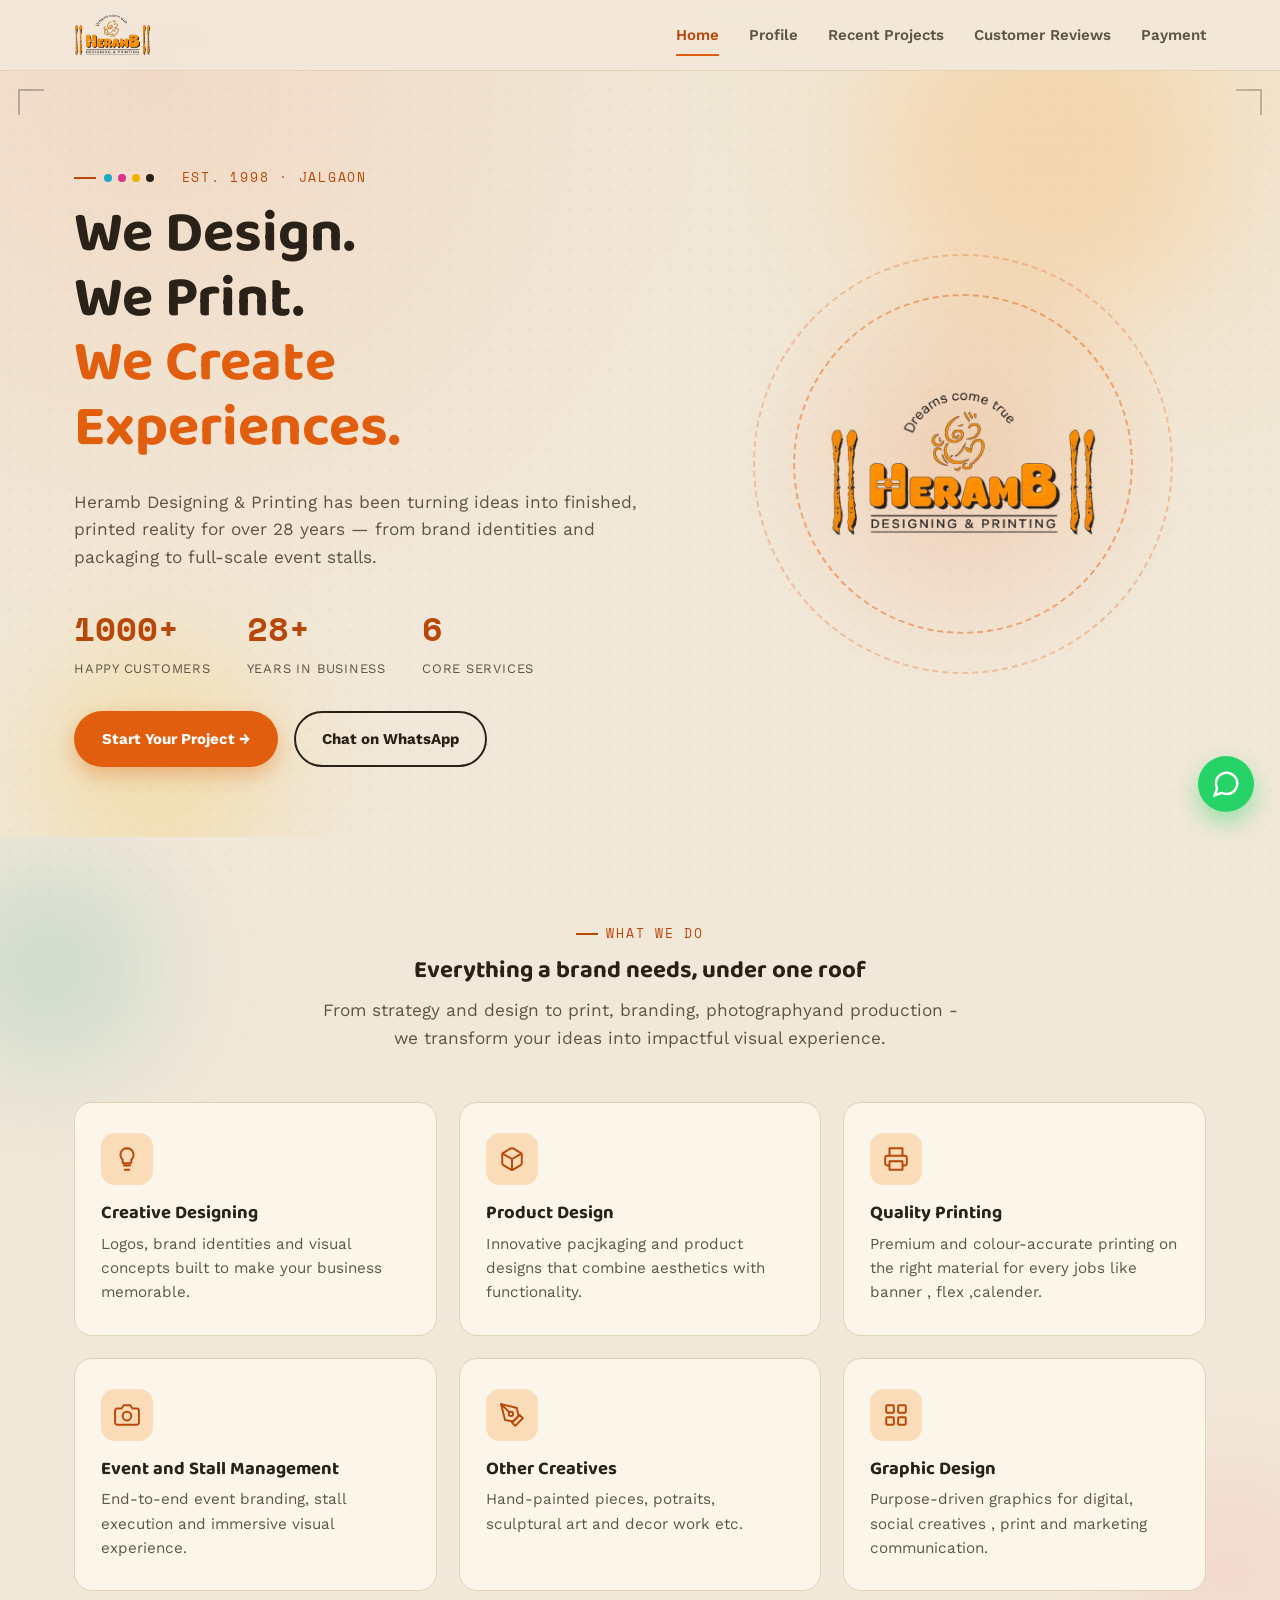
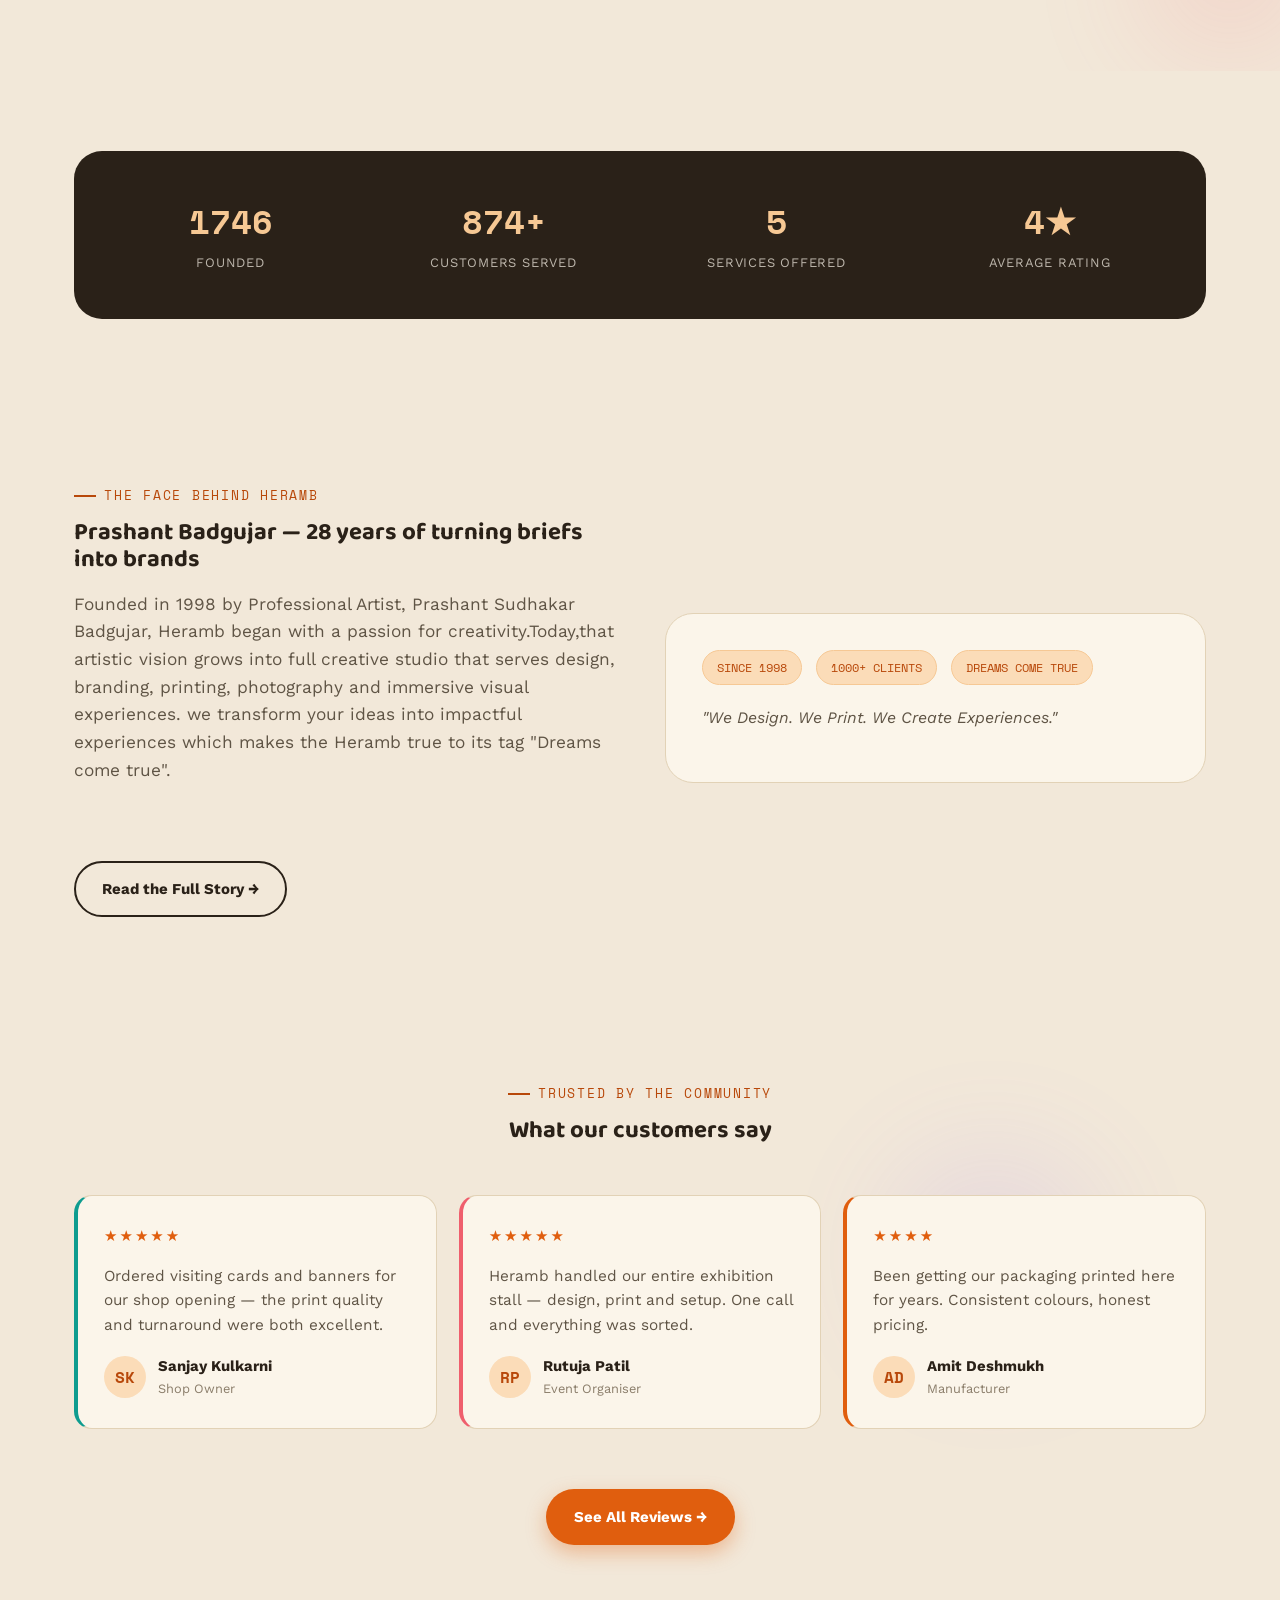
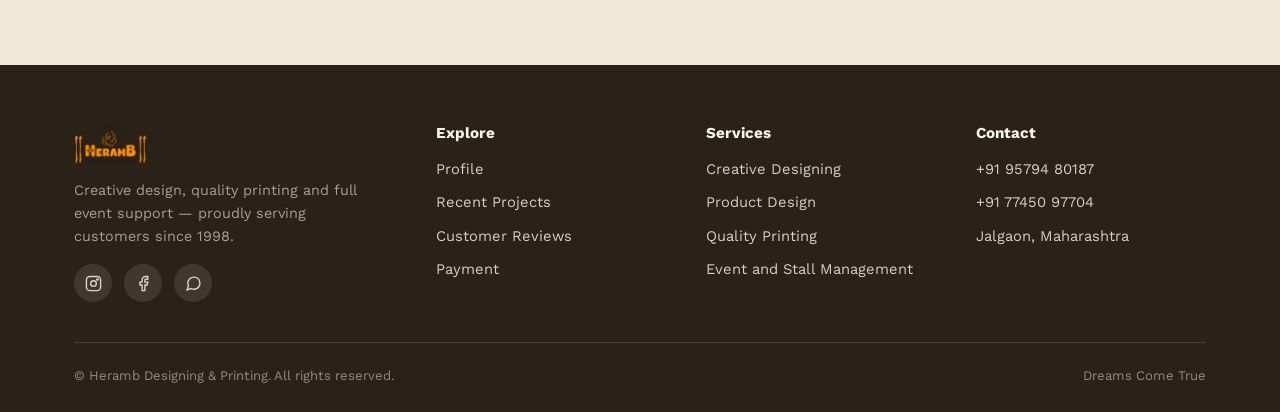
==== commit ab825284: "Update index.html" ====
--- a/index.html
+++ b/index.html
@@ -38,7 +38,7 @@
     <div>
       <span class="eyebrow"><span class="reg-dots"><span class="c"></span><span class="m"></span><span class="y"></span><span class="k"></span></span>&nbsp; Est. 1998 &middot; Jalgaon</span>
       <h1>We Design.<br>We Print.<br><span class="accent">We Create Experiences.</span></h1>
-      <p class="lead">Heramb Designing &amp; Printing has been turning ideas into finished, printed reality for over 25 years — from brand identities and packaging to full-scale event stalls.</p>
+      <p class="lead">Heramb Designing &amp; Printing has been turning ideas into finished, printed reality for over 28 years — from brand identities and packaging to full-scale event stalls.</p>
 
       <div class="hero-stats">
         <div>
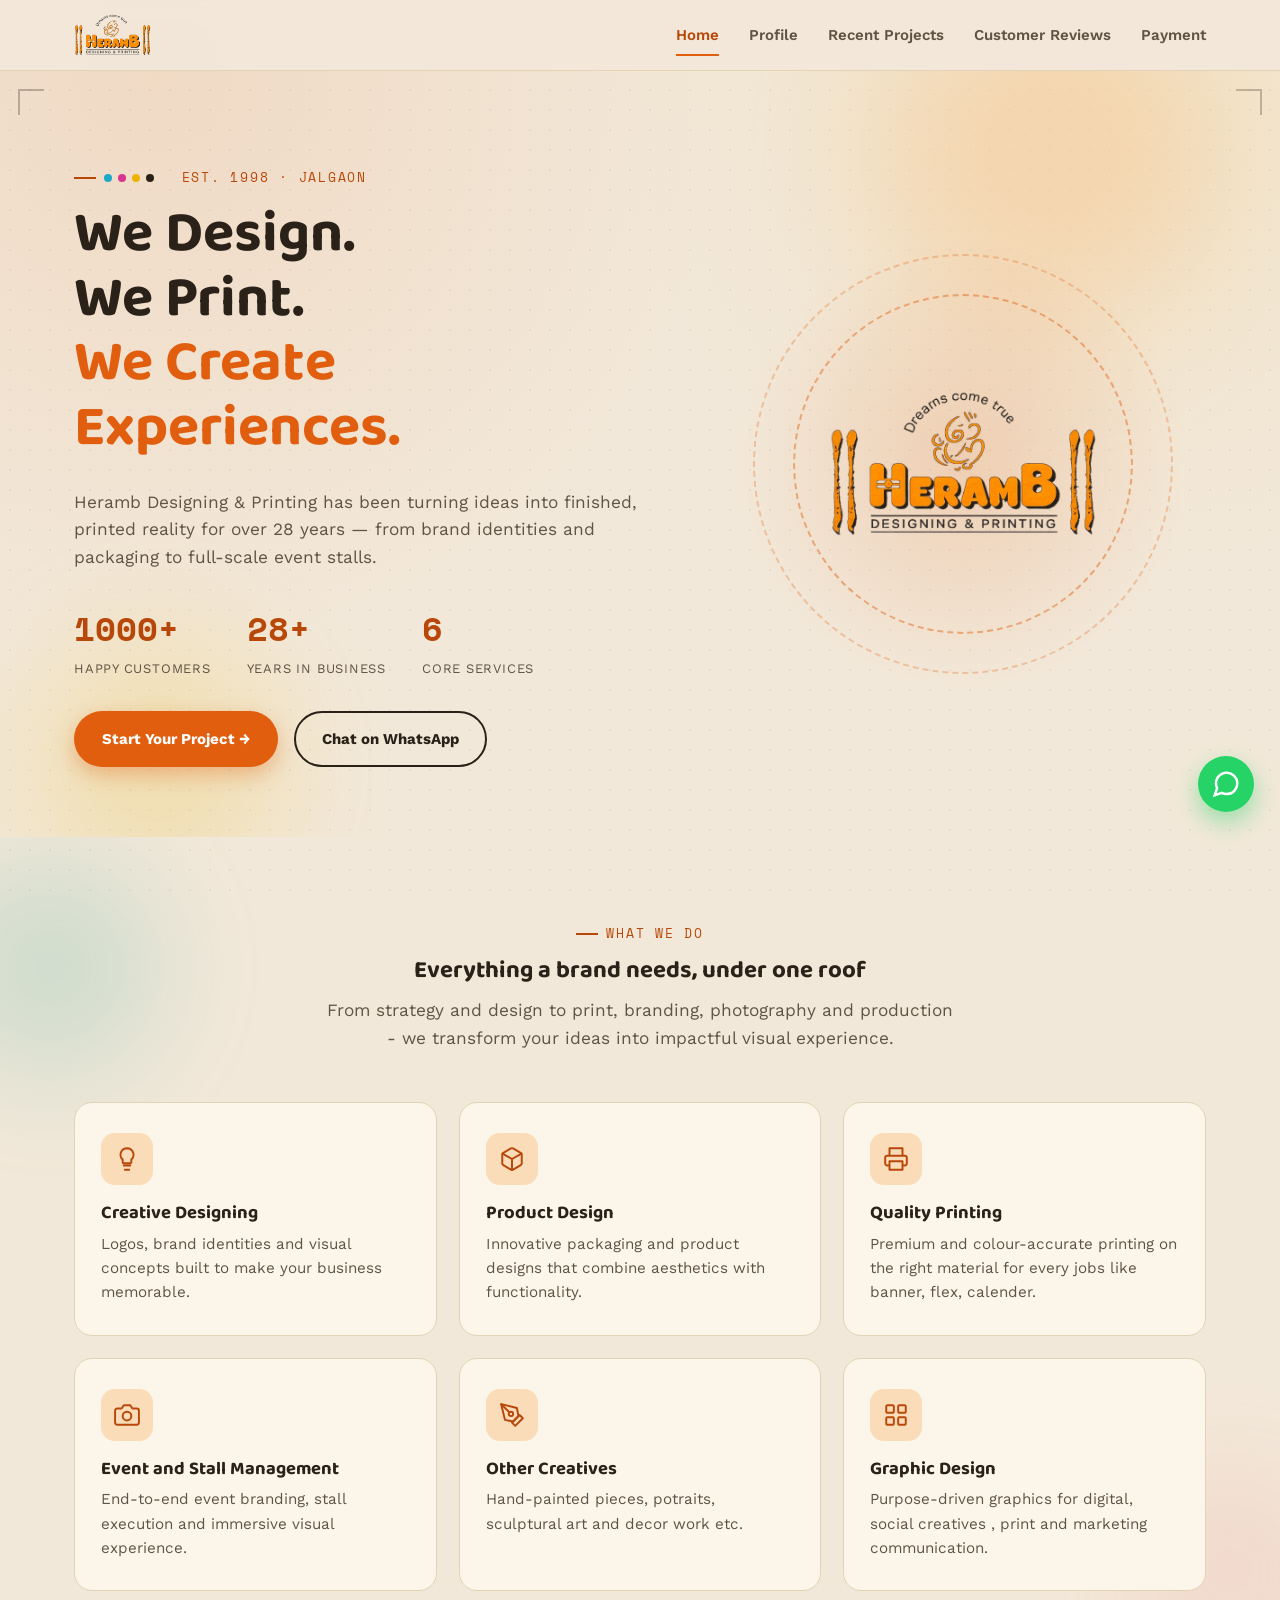
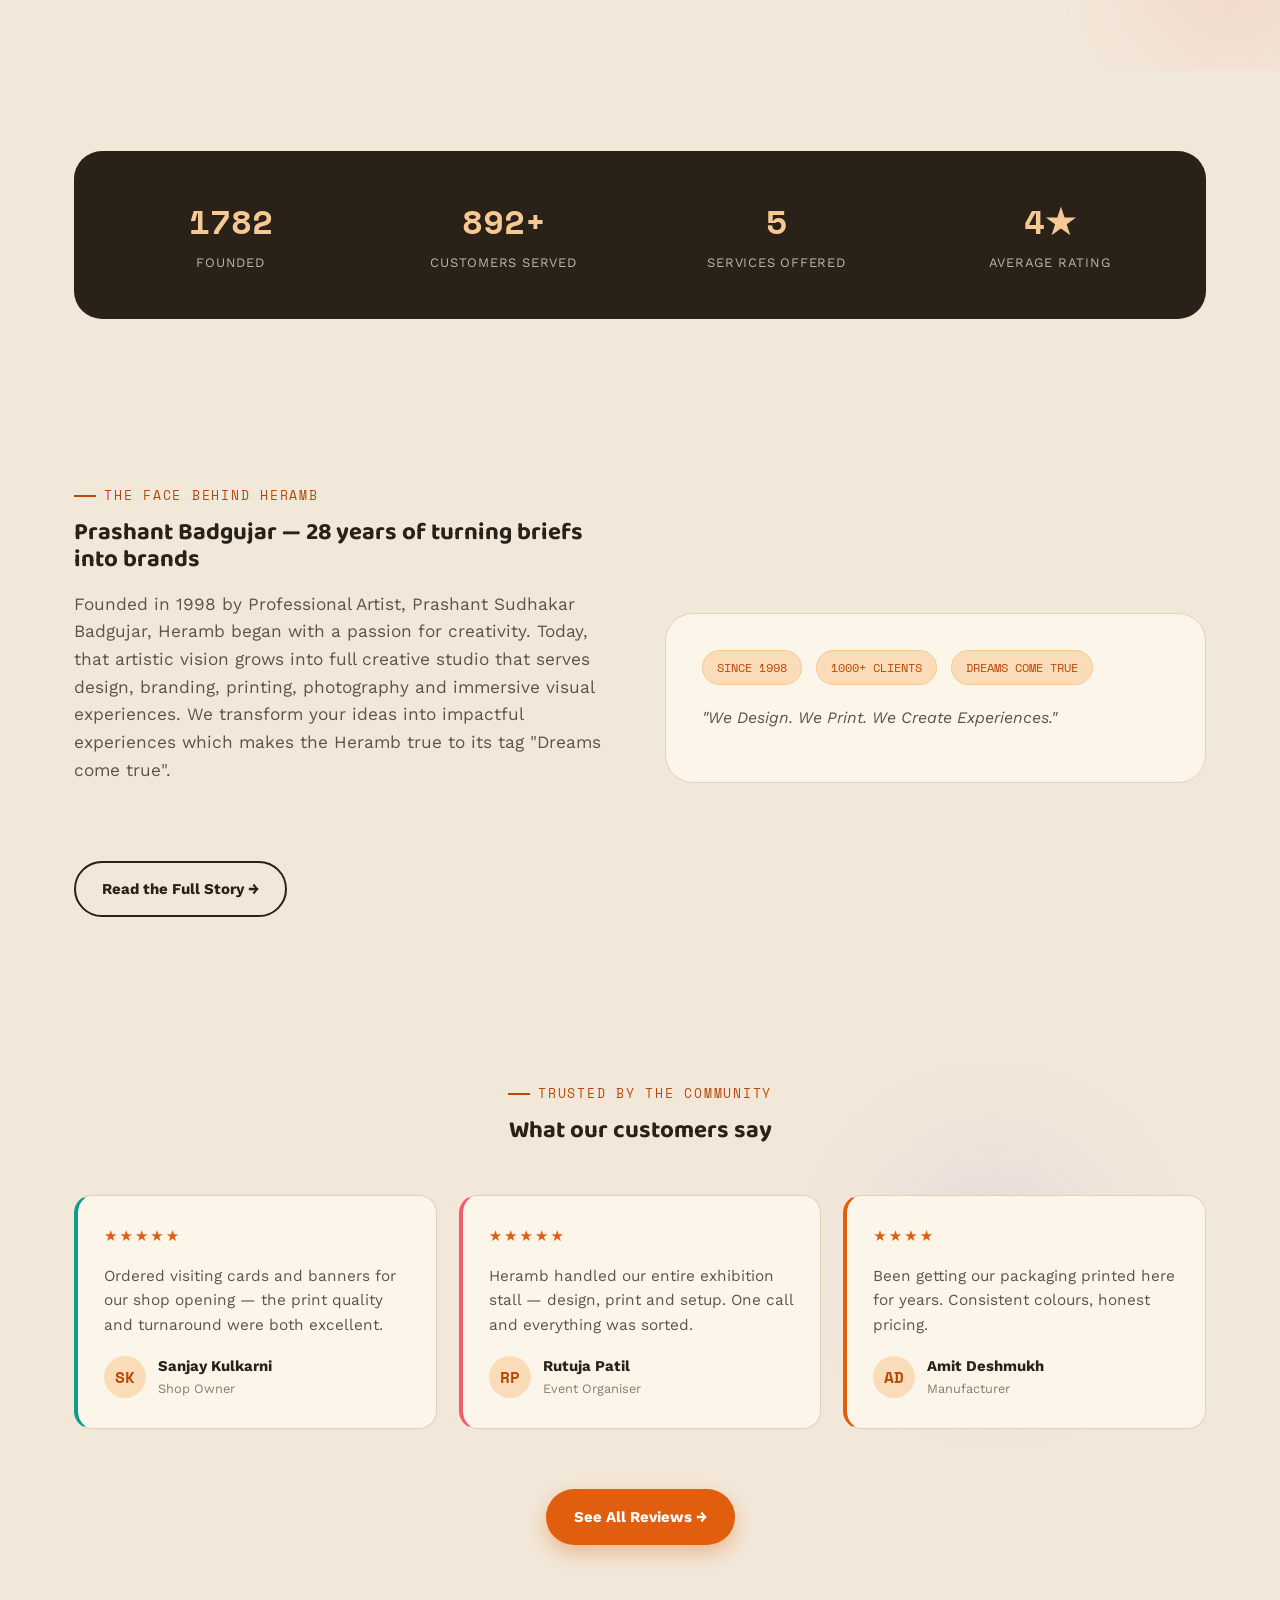
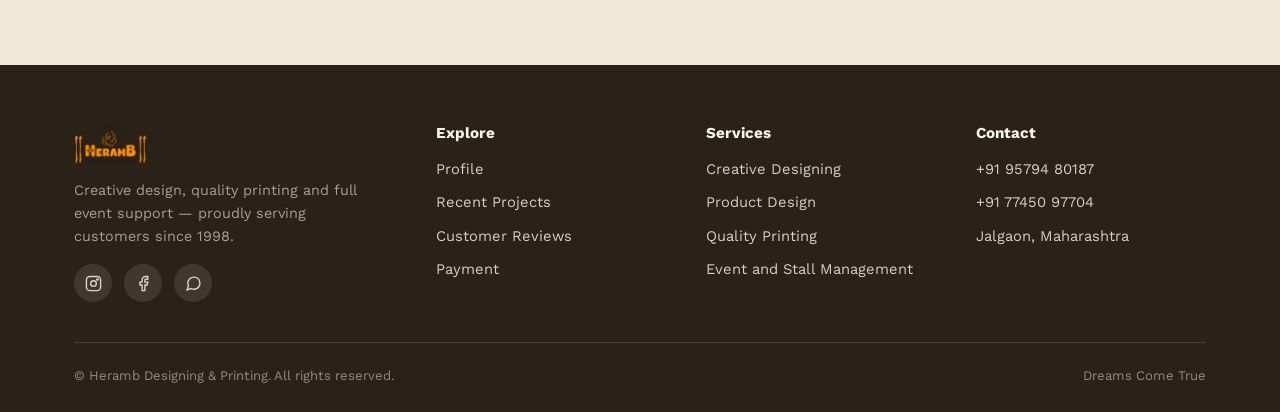
==== commit 8ee03e40: "Update index.html" ====
--- a/index.html
+++ b/index.html
@@ -78,7 +78,7 @@
     <div class="section-head">
       <span class="eyebrow">What We Do</span>
       <h2>Everything a brand needs, under one roof</h2>
-      <p class="lead" style="margin:0 auto;">From strategy and design to print, branding, photographyand production - we transform your ideas into impactful visual experience.</p>
+      <p class="lead" style="margin:0 auto;">From strategy and design to print, branding, photography and production - we transform your ideas into impactful visual experience.</p>
     </div>
 
     <div class="services-grid">
@@ -99,7 +99,7 @@
           <svg width="26" height="26" viewBox="0 0 24 24" fill="none" stroke="currentColor" stroke-width="1.8" stroke-linecap="round" stroke-linejoin="round"><path d="M21 16V8a2 2 0 0 0-1-1.73l-7-4a2 2 0 0 0-2 0l-7 4A2 2 0 0 0 3 8v8a2 2 0 0 0 1 1.73l7 4a2 2 0 0 0 2 0l7-4A2 2 0 0 0 21 16Z"/><path d="M3.27 6.96 12 12.01l8.73-5.05M12 22.08V12"/></svg>
         </div>
         <h3>Product Design</h3>
-        <p>Innovative pacjkaging and product designs that combine aesthetics with functionality.</p>
+        <p>Innovative packaging and product designs that combine aesthetics with functionality.</p>
       </div>
       </a>
 
@@ -109,7 +109,7 @@
           <svg width="26" height="26" viewBox="0 0 24 24" fill="none" stroke="currentColor" stroke-width="1.8" stroke-linecap="round" stroke-linejoin="round"><path d="M6 9V2h12v7M6 18H4a2 2 0 0 1-2-2v-5a2 2 0 0 1 2-2h16a2 2 0 0 1 2 2v5a2 2 0 0 1-2 2h-2M6 14h12v8H6v-8Z"/></svg>
         </div>
         <h3>Quality Printing</h3>
-        <p>Premium and colour-accurate printing on the right material for every jobs like banner , flex ,calender.</p>
+        <p>Premium and colour-accurate printing on the right material for every jobs like banner, flex, calender.</p>
       </div>
       </a>
 
@@ -161,7 +161,7 @@
     <div>
       <span class="eyebrow">The Face Behind Heramb</span>
       <h2>Prashant Badgujar — 28 years of turning briefs into brands</h2>
-      <p class="lead">Founded in 1998 by Professional Artist, Prashant Sudhakar Badgujar, Heramb began with a passion for creativity.Today,that artistic vision grows into full creative studio that serves design, branding, printing, photography and immersive visual experiences. we transform your ideas into impactful experiences which makes the Heramb true to its tag "Dreams come true".</p>
+      <p class="lead">Founded in 1998 by Professional Artist, Prashant Sudhakar Badgujar, Heramb began with a passion for creativity. Today, that artistic vision grows into full creative studio that serves design, branding, printing, photography and immersive visual experiences. We transform your ideas into impactful experiences which makes the Heramb true to its tag "Dreams come true".</p>
       <a href="profile.html" class="btn btn-outline mt-lg">Read the Full Story →</a>
     </div>
     <div class="panel" style="padding:36px;">
